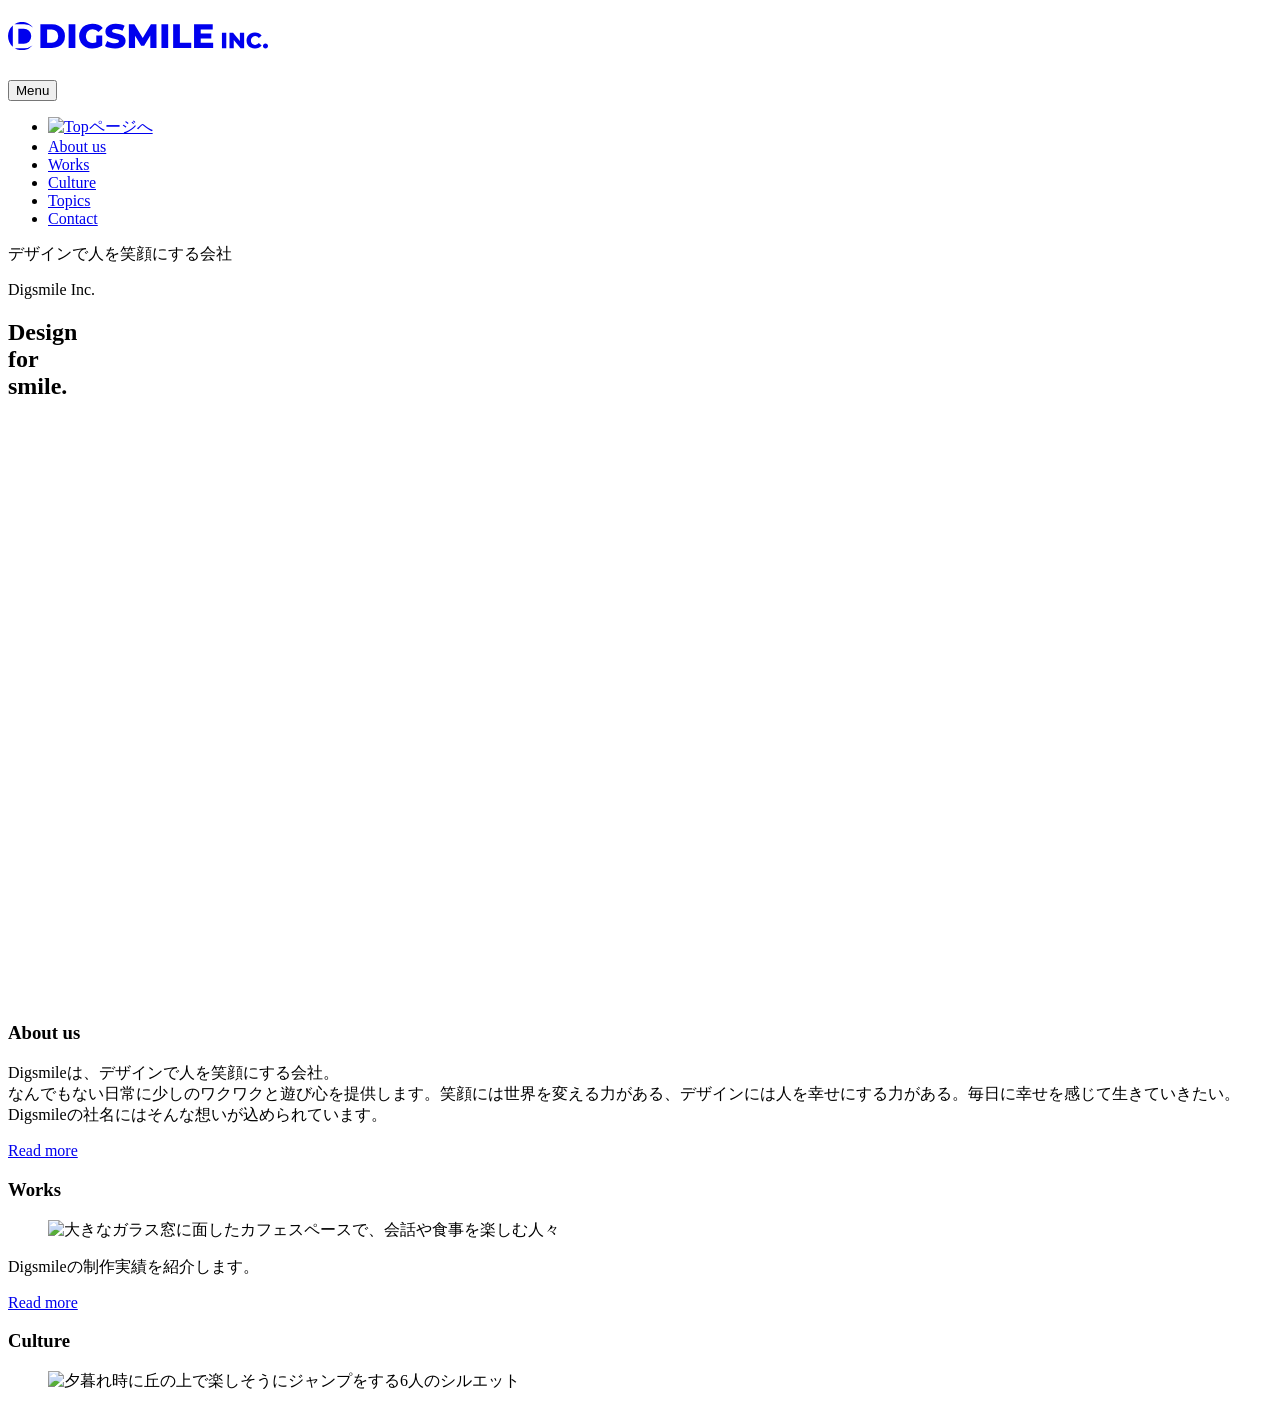
==== index.html @ ec24dab3 "（#1）新規追加" ====
<!DOCTYPE html>
<html lang="ja">
  <head>
    <meta charset="UTF-8">
    <meta name="robots" content="noindex , nofollow">
    <meta name="description" content="デザインで人を笑顔にする。デザインを通じてビジネスの課題とユーザーの課題を解決する株式会社Digsmileのコーポレートサイト。">
    <meta name="viewport" content="width=device-width, initial-scale=1.0">
    <title>コーポレートサイト | 株式会社Digsmile</title>
    <link rel="stylesheet" href="css/style.css">
    <link rel="preconnect" href="https://fonts.googleapis.com">
    <link rel="preconnect" href="https://fonts.gstatic.com" crossorigin>
    <link rel="stylesheet" href="https://fonts.googleapis.com/css2?family=Montserrat:ital,wght@0,100..900;1,100..900&family=Noto+Sans+JP:wght@100..900&display=swap">
    <link rel="icon" href="images/favicon.png" type="img/png">
  </head>
  <body>
    <!-- .l-header -->
    <header id="js-header" class="l-header">
      <div class="l-header__inner">
        <!-- .c-logo -->
        <h1 class="c-logo l-header__logo">
          <a href="index.html" class="c-logo__link" aria-label="株式会社Digsmile">
            <svg class="c-logo__img" aria-hidden="true" width="260" height="28.204" viewBox="0 0 260 28.204">
              <path fill="currentColor" d="M14 28.2a13.9 13.9 0 0 1-7.215-2.01h8.848a14.228 14.228 0 0 0 8.847-2.739A13.97 13.97 0 0 1 14 28.2Zm-9.178-3.448a14.17 14.17 0 0 1 0-21.3Zm10.54-3.117H10.33V6.771h5.032a8.094 8.094 0 0 1 5.682 1.994 7.233 7.233 0 0 1 2.138 5.439 7.234 7.234 0 0 1-2.138 5.439 8.093 8.093 0 0 1-5.682 1.99ZM25.007 5.39a13.9 13.9 0 0 0-9.373-3.174H6.463a13.932 13.932 0 0 1 13.76-.749 14.157 14.157 0 0 1 4.785 3.922ZM32.38 2.2h11.254a15.731 15.731 0 0 1 6.936 1.465 11.018 11.018 0 0 1 4.692 4.155 11.723 11.723 0 0 1 1.666 6.3 11.723 11.723 0 0 1-1.666 6.3 11.018 11.018 0 0 1-4.692 4.157 15.731 15.731 0 0 1-6.936 1.465H32.38Zm10.982 18.46a6.893 6.893 0 0 0 4.913-1.737 6.262 6.262 0 0 0 1.853-4.8 6.262 6.262 0 0 0-1.853-4.8 6.893 6.893 0 0 0-4.913-1.737h-4.25V20.66ZM60.634 2.2h6.732v23.842h-6.732Zm27.642 11.41h5.95v9.877a15.5 15.5 0 0 1-4.692 2.248 18.642 18.642 0 0 1-5.3.783 14.166 14.166 0 0 1-6.734-1.583 11.8 11.8 0 0 1-4.692-4.411 12.18 12.18 0 0 1-1.7-6.4 12.18 12.18 0 0 1 1.7-6.4 11.747 11.747 0 0 1 4.726-4.411 14.514 14.514 0 0 1 6.834-1.584 15.2 15.2 0 0 1 5.984 1.124 11.536 11.536 0 0 1 4.42 3.236l-4.284 3.883a7.546 7.546 0 0 0-5.78-2.657 6.693 6.693 0 0 0-4.93 1.856 6.67 6.67 0 0 0-1.87 4.955 7.208 7.208 0 0 0 .85 3.525 6.1 6.1 0 0 0 2.38 2.418 6.969 6.969 0 0 0 3.5.868 8.588 8.588 0 0 0 3.638-.783Zm18.768 12.909a21.967 21.967 0 0 1-5.61-.719 13.786 13.786 0 0 1-4.42-1.9l2.21-4.973a14.289 14.289 0 0 0 3.706 1.7 14.086 14.086 0 0 0 4.148.647q3.876 0 3.876-1.941a1.607 1.607 0 0 0-1.105-1.516 20.3 20.3 0 0 0-3.549-1.039 33.866 33.866 0 0 1-4.488-1.243 7.554 7.554 0 0 1-3.094-2.129 5.758 5.758 0 0 1-1.292-3.951 6.848 6.848 0 0 1 1.19-3.934 7.965 7.965 0 0 1 3.553-2.776 14.6 14.6 0 0 1 5.8-1.022 20.415 20.415 0 0 1 4.624.528A14.146 14.146 0 0 1 116.6 3.8l-2.074 5.007a13.837 13.837 0 0 0-6.6-1.839 5.522 5.522 0 0 0-2.924.6 1.787 1.787 0 0 0-.918 1.55 1.536 1.536 0 0 0 1.088 1.43 19.646 19.646 0 0 0 3.5.988 32.762 32.762 0 0 1 4.5 1.243 7.779 7.779 0 0 1 3.094 2.112 5.646 5.646 0 0 1 1.309 3.934 6.714 6.714 0 0 1-1.181 3.875 8.114 8.114 0 0 1-3.57 2.78 14.418 14.418 0 0 1-5.78 1.039Zm35.292-.477-.068-12.636-6.12 10.286h-2.992l-6.086-9.945v12.295h-6.222V2.2h5.542l8.364 13.76 8.16-13.76h5.542l.068 23.842ZM153.454 2.2h6.732v23.842h-6.732Zm11.7 0h6.732v18.495h11.356v5.347H165.15Zm40.018 18.63v5.212H186.06V2.2h18.666v5.211h-12v4.019H203.3v5.041h-10.576v4.359Zm8.76-10.025h4.36v15.4h-4.36Zm22.22 0v15.4h-3.586l-6.8-8.206v8.206H221.5v-15.4h3.586l6.8 8.206v-8.206Zm10.868 15.708a9.114 9.114 0 0 1-4.345-1.023 7.65 7.65 0 0 1-3.025-2.849 7.858 7.858 0 0 1-1.1-4.136 7.858 7.858 0 0 1 1.1-4.136 7.65 7.65 0 0 1 3.025-2.849 9.114 9.114 0 0 1 4.345-1.023 9.326 9.326 0 0 1 3.806.748 7.323 7.323 0 0 1 2.816 2.16l-2.772 2.5a4.56 4.56 0 0 0-3.63-1.8 4.48 4.48 0 0 0-2.233.55 3.817 3.817 0 0 0-1.515 1.55 4.773 4.773 0 0 0-.539 2.3 4.773 4.773 0 0 0 .539 2.3 3.817 3.817 0 0 0 1.515 1.55 4.48 4.48 0 0 0 2.233.55 4.56 4.56 0 0 0 3.63-1.8l2.772 2.5a7.323 7.323 0 0 1-2.816 2.16 9.326 9.326 0 0 1-3.806.748Zm10.472-.108a2.462 2.462 0 0 1-1.782-.7 2.377 2.377 0 0 1-.726-1.782 2.35 2.35 0 0 1 .715-1.782 2.5 2.5 0 0 1 1.793-.688 2.485 2.485 0 0 1 1.8.682 2.369 2.369 0 0 1 .7 1.782 2.4 2.4 0 0 1-.715 1.782 2.452 2.452 0 0 1-1.785.706Z"/>
            </svg>
          </a>
        </h1>
        <!-- /.c-logo -->

        <!-- .c-hamburger -->
        <button id="js-hamburger" class="c-hamburger l-header__hamburger" aria-label="メニューを開く" aria-controls="menu" aria-expanded="false">
          <span class="c-hamburger__line"></span>
          <span class="c-hamburger__text">Menu</span>
        </button>
        <!-- /.c-hamburger -->

        <!-- .c-menu -->
        <nav id="menu" class="c-menu l-header__menu js-menu" aria-hidden="true">
          <ul class="c-menu__list">
            <li class="c-menu__item js-menuItem"><a href="index.html" class="c-menu__link"><img src="images/menu-icon.svg" alt="Topページへ" class="c-menu__img" width="42" height="45"></a></li>
            <li class="c-menu__item u-mt40 js-menuItem"><a href="about/about.html" class="c-menu__link">About us</a></li>
            <li class="c-menu__item js-menuItem"><a href="#works" class="c-menu__link">Works</a></li>
            <li class="c-menu__item js-menuItem"><a href="#culture" class="c-menu__link">Culture</a></li>
            <li class="c-menu__item js-menuItem"><a href="#topics" class="c-menu__link">Topics</a></li>
            <li class="c-menu__item js-menuItem"><a href="contact/contact.html" class="c-menu__link">Contact</a></li>
          </ul>
        </nav>
        <!-- /.c-menu -->
      </div>
    </header>
    <!-- .l-header -->

    <!-- .p-front-page -->
    <main class="p-front-page">
      <!-- .p-first-view -->
      <div id="js-firstView" class="p-first-view">
        <div class="p-first-view__title-wrap">
          <hgroup class="p-first-view__title">
            <p class="p-first-view__title-sub">デザインで人を笑顔にする会社</p>
            <p class="p-first-view__title-sub">Digsmile Inc.</p>
            <h2 class="p-first-view__title-main">Design<br>for<br>smile.</h2>
          </hgroup>
        </div>
        <figure class="p-first-view__img-wrap">
          <picture>
            <source srcset="images/fv_pc.jpg" media="(min-width: 992px)">
            <source srcset="images/fv_tab.jpg" media="(min-width: 768px)">
            <img class="p-first-view__img" src="images/fv_sp.jpg" alt="笑顔の赤ちゃんを抱っこしながらキスをする母親" width="287" height="580">
          </picture>
        </figure>
      </div>
      <!-- .p-first-view -->

      <!-- .p-about -->
      <section class="p-front-page__about p-about">
        <div class="p-about__inner">
          <!-- .c-heading-lv3 -->
          <h3 class="c-heading-lv3">About us</h3>
          <!-- /.c-heading-lv3 -->
          <p class="p-about__text">
            Digsmileは、デザインで人を笑顔にする会社。<br>
            なんでもない日常に少しのワクワクと遊び心を提供します。笑顔には世界を変える力がある、デザインには人を幸せにする力がある。毎日に幸せを感じて生きていきたい。<br>
            Digsmileの社名にはそんな想いが込められています。
          </p>
          <!-- .c-btn -->
          <a href="about/about.html" class="c-btn p-about__btn">Read more</a>
          <!-- /.c-btn -->
        </div>
      </section>
      <!-- /.p-about -->

      <div class="p-front-page__cards">
        <!-- .p-card -->
        <section id="works" class="p-card p-front-page__card">
          <!-- .c-heading-lv3 -->
          <h3 class="c-heading-lv3">Works</h3>
          <!-- /.c-heading-lv3 -->
          <figure class="p-card__img-wrap">
            <img src="images/works.jpg" alt="大きなガラス窓に面したカフェスペースで、会話や食事を楽しむ人々" class="p-card__img" width="345" height="232" loading="lazy">
          </figure>
          <p class="p-card__text">Digsmileの制作実績を紹介します。</p>
          <!-- .c-btn -->
          <a href="#!" class="c-btn p-card__btn">Read more</a>
          <!-- /.c-btn -->
        </section>
        <!-- /.p-card -->

        <!-- .p-card -->
        <section id="culture" class="p-card p-front-page__card">
          <!-- .c-heading-lv3 -->
          <h3 class="c-heading-lv3">Culture</h3>
          <!-- /.c-heading-lv3 -->
          <figure class="p-card__img-wrap">
            <img src="images/culture.jpg" alt="夕暮れ時に丘の上で楽しそうにジャンプをする6人のシルエット" class="p-card__img" width="345" height="232" loading="lazy">
          </figure>
          <p class="p-card__text">Digsmileの社内文化について紹介します。</p>
          <!-- .c-btn -->
          <a href="#!" class="c-btn p-card__btn">Read more</a>
          <!-- /.c-btn -->
        </section>
        <!-- /.p-card -->
      </div>

      <!-- .p-topics -->
      <section id="topics" class="p-topics">
        <div class="p-topics__inner">
          <!-- .c-heading-lv3 -->
          <h3 class="c-heading-lv3">Latest topics</h3>
          <!-- /.c-heading-lv3 -->
          <ul class="p-topics__list">
            <li class="p-topics__item">
              <a href="#!" class="p-topics__link">
                <time class="p-topics__date" datetime="2026-02-01">2026.02.01</time>
                <p class="p-topics__text">イベントレポート「VRクリエイター座談会 〜5Gの次に来るもの〜」</p>
              </a>
            </li>
            <li class="p-topics__item">
              <a href="#!" class="p-topics__link">
                <time class="p-topics__date" datetime="2026-01-18">2026.01.18</time>
                <p class="p-topics__text">プレスリリースのお知らせ DIGGIN’ RECORDS</p>
              </a>
            </li>
            <li class="p-topics__item">
              <a href="#!" class="p-topics__link">
                <time class="p-topics__date" datetime="2026-01-01">2026.01.01</time>
                <p class="p-topics__text">新年明けましておめでとうございます</p>
              </a>
            </li>
          </ul>
          <div class="p-topics__btn-wrap">
            <!-- .c-btn -->
            <a href="#!" class="c-btn">Read more</a>
            <!-- /.c-btn -->
          </div>
        </div>
      </section>
      <!-- /.p-topics -->

      <!-- .p-contact -->
      <section class="p-contact">
        <div class="p-contact__inner">
          <div class="p-contact__body">
            <!-- .c-heading-lv3 -->
            <h3 class="c-heading-lv3">Contact</h3>
            <!-- /.c-heading-lv3 -->
            <p class="p-contact__text">
              制作の依頼、取材の依頼、IRや採用についての連絡・お問い合わせはコンタクトページから承っております。<br>
              まずはお気軽にご連絡ください。担当者から改めて返信いたします。
            </p>
            <!-- .c-btn -->
            <a href="contact/contact.html" class="c-btn p-contact__btn">Read more</a>
            <!-- /.c-btn -->
          </div>
          <figure class="p-contact__img-wrap">
            <img src="images/contact.jpg" alt="山頂で記念撮影をする笑顔の男女7人組" class="p-contact__img" width="345" height="232" loading="lazy">
          </figure>
        </div>
      </section>
      <!-- .p-contact -->
    </main>
    <!-- /.p-front-page -->

    <!-- .l-footer -->
    <footer class="l-footer">
      <div class="l-footer__inner">
        <small class="l-footer__copyright" lang="en">&copy;2026 Digsmile Inc.</small>
      </div>
    </footer>
    <!-- /.l-footer -->

    <script src="js/script.js" defer></script>
  </body>
</html>
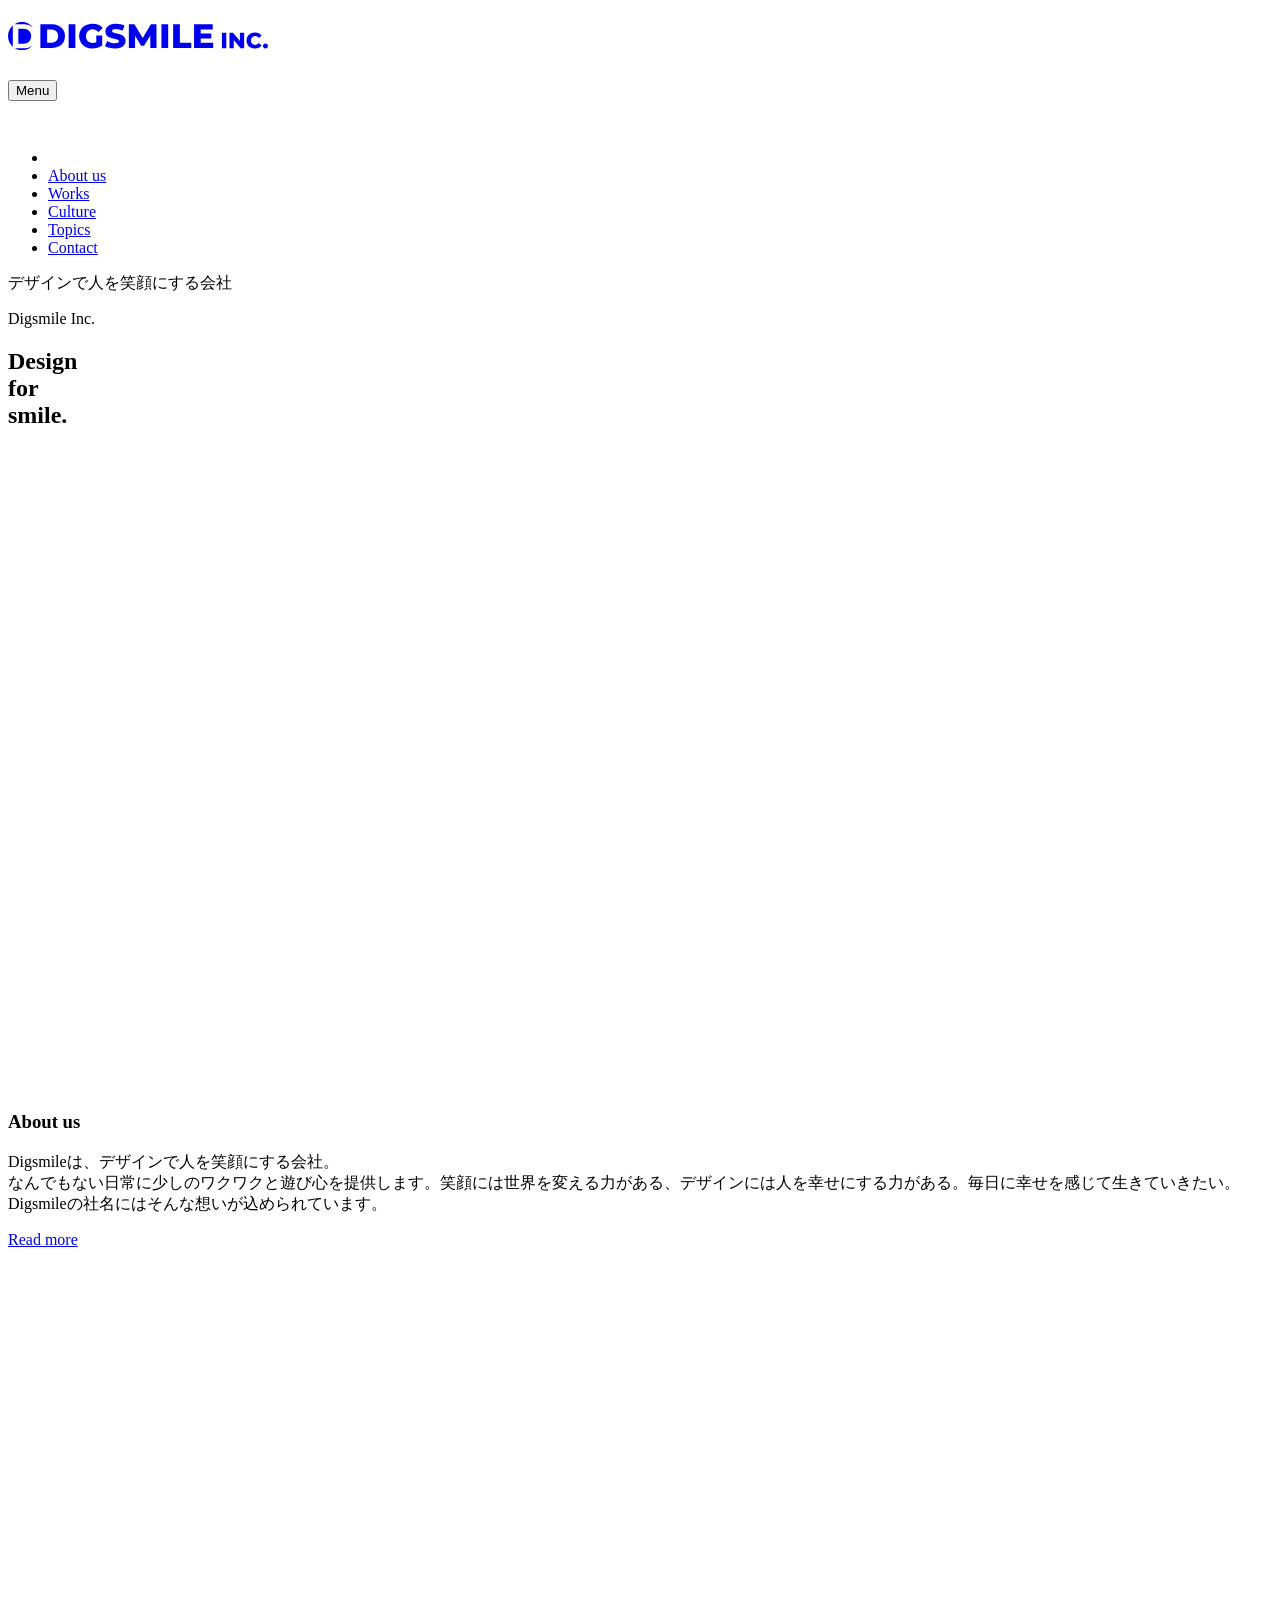
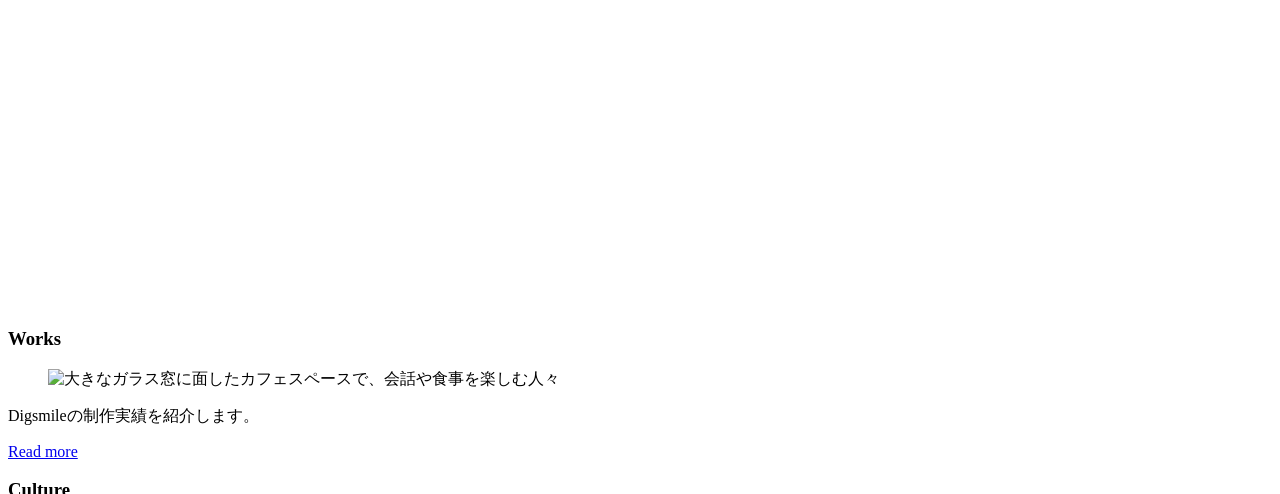
==== commit a914e39c: "（＃2）パフォーマンス改善 - WebP画像出し分け処理を追加 - Lazy画像を導入 - Google Fonts和文フォントの使用を撤廃 - Google Fonts欧文フォントをセルフホスティン" ====
--- a/index.html
+++ b/index.html
@@ -2,15 +2,18 @@
 <html lang="ja">
   <head>
     <meta charset="UTF-8">
-    <meta name="robots" content="noindex , nofollow">
-    <meta name="description" content="デザインで人を笑顔にする。デザインを通じてビジネスの課題とユーザーの課題を解決する株式会社Digsmileのコーポレートサイト。">
+    <!--<meta name="robots" content="noindex , nofollow">-->
+    <meta name="description" content="デザインで人を笑顔にする。デザインを通じてビジネスの課題とユーザーの課題を解決する株式会社DIGSMILEのコーポレートサイト。">
     <meta name="viewport" content="width=device-width, initial-scale=1.0">
-    <title>コーポレートサイト | 株式会社Digsmile</title>
-    <link rel="stylesheet" href="css/style.css">
-    <link rel="preconnect" href="https://fonts.googleapis.com">
-    <link rel="preconnect" href="https://fonts.gstatic.com" crossorigin>
-    <link rel="stylesheet" href="https://fonts.googleapis.com/css2?family=Montserrat:ital,wght@0,100..900;1,100..900&family=Noto+Sans+JP:wght@100..900&display=swap">
+    <title>コーポレートサイト | 株式会社DIGSMILE</title>
+    <link rel="preload" href="fonts/montserrat-v31-latin-500.woff2" as="font" type="font/woff2" crossorigin>
+    <link rel="preload" href="fonts/montserrat-v31-latin-700.woff2" as="font" type="font/woff2" crossorigin>
+    <link rel="preload" href="fonts/montserrat-v31-latin-800.woff2" as="font" type="font/woff2" crossorigin>
+    <link rel="preload" as="style" href="css/font.min.css">
+    <link rel="stylesheet" href="css/font.min.css" media="print" onload="this.media='all'">
+    <link rel="stylesheet" href="css/style.min.css">
     <link rel="icon" href="images/favicon.png" type="img/png">
+    <noscript><link rel="stylesheet" href="css/font.min.css"></noscript>
   </head>
   <body>
     <!-- .l-header -->
@@ -18,7 +21,7 @@
       <div class="l-header__inner">
         <!-- .c-logo -->
         <h1 class="c-logo l-header__logo">
-          <a href="index.html" class="c-logo__link" aria-label="株式会社Digsmile">
+          <a href="index.html" class="c-logo__link" aria-label="株式会社about-bg">
             <svg class="c-logo__img" aria-hidden="true" width="260" height="28.204" viewBox="0 0 260 28.204">
               <path fill="currentColor" d="M14 28.2a13.9 13.9 0 0 1-7.215-2.01h8.848a14.228 14.228 0 0 0 8.847-2.739A13.97 13.97 0 0 1 14 28.2Zm-9.178-3.448a14.17 14.17 0 0 1 0-21.3Zm10.54-3.117H10.33V6.771h5.032a8.094 8.094 0 0 1 5.682 1.994 7.233 7.233 0 0 1 2.138 5.439 7.234 7.234 0 0 1-2.138 5.439 8.093 8.093 0 0 1-5.682 1.99ZM25.007 5.39a13.9 13.9 0 0 0-9.373-3.174H6.463a13.932 13.932 0 0 1 13.76-.749 14.157 14.157 0 0 1 4.785 3.922ZM32.38 2.2h11.254a15.731 15.731 0 0 1 6.936 1.465 11.018 11.018 0 0 1 4.692 4.155 11.723 11.723 0 0 1 1.666 6.3 11.723 11.723 0 0 1-1.666 6.3 11.018 11.018 0 0 1-4.692 4.157 15.731 15.731 0 0 1-6.936 1.465H32.38Zm10.982 18.46a6.893 6.893 0 0 0 4.913-1.737 6.262 6.262 0 0 0 1.853-4.8 6.262 6.262 0 0 0-1.853-4.8 6.893 6.893 0 0 0-4.913-1.737h-4.25V20.66ZM60.634 2.2h6.732v23.842h-6.732Zm27.642 11.41h5.95v9.877a15.5 15.5 0 0 1-4.692 2.248 18.642 18.642 0 0 1-5.3.783 14.166 14.166 0 0 1-6.734-1.583 11.8 11.8 0 0 1-4.692-4.411 12.18 12.18 0 0 1-1.7-6.4 12.18 12.18 0 0 1 1.7-6.4 11.747 11.747 0 0 1 4.726-4.411 14.514 14.514 0 0 1 6.834-1.584 15.2 15.2 0 0 1 5.984 1.124 11.536 11.536 0 0 1 4.42 3.236l-4.284 3.883a7.546 7.546 0 0 0-5.78-2.657 6.693 6.693 0 0 0-4.93 1.856 6.67 6.67 0 0 0-1.87 4.955 7.208 7.208 0 0 0 .85 3.525 6.1 6.1 0 0 0 2.38 2.418 6.969 6.969 0 0 0 3.5.868 8.588 8.588 0 0 0 3.638-.783Zm18.768 12.909a21.967 21.967 0 0 1-5.61-.719 13.786 13.786 0 0 1-4.42-1.9l2.21-4.973a14.289 14.289 0 0 0 3.706 1.7 14.086 14.086 0 0 0 4.148.647q3.876 0 3.876-1.941a1.607 1.607 0 0 0-1.105-1.516 20.3 20.3 0 0 0-3.549-1.039 33.866 33.866 0 0 1-4.488-1.243 7.554 7.554 0 0 1-3.094-2.129 5.758 5.758 0 0 1-1.292-3.951 6.848 6.848 0 0 1 1.19-3.934 7.965 7.965 0 0 1 3.553-2.776 14.6 14.6 0 0 1 5.8-1.022 20.415 20.415 0 0 1 4.624.528A14.146 14.146 0 0 1 116.6 3.8l-2.074 5.007a13.837 13.837 0 0 0-6.6-1.839 5.522 5.522 0 0 0-2.924.6 1.787 1.787 0 0 0-.918 1.55 1.536 1.536 0 0 0 1.088 1.43 19.646 19.646 0 0 0 3.5.988 32.762 32.762 0 0 1 4.5 1.243 7.779 7.779 0 0 1 3.094 2.112 5.646 5.646 0 0 1 1.309 3.934 6.714 6.714 0 0 1-1.181 3.875 8.114 8.114 0 0 1-3.57 2.78 14.418 14.418 0 0 1-5.78 1.039Zm35.292-.477-.068-12.636-6.12 10.286h-2.992l-6.086-9.945v12.295h-6.222V2.2h5.542l8.364 13.76 8.16-13.76h5.542l.068 23.842ZM153.454 2.2h6.732v23.842h-6.732Zm11.7 0h6.732v18.495h11.356v5.347H165.15Zm40.018 18.63v5.212H186.06V2.2h18.666v5.211h-12v4.019H203.3v5.041h-10.576v4.359Zm8.76-10.025h4.36v15.4h-4.36Zm22.22 0v15.4h-3.586l-6.8-8.206v8.206H221.5v-15.4h3.586l6.8 8.206v-8.206Zm10.868 15.708a9.114 9.114 0 0 1-4.345-1.023 7.65 7.65 0 0 1-3.025-2.849 7.858 7.858 0 0 1-1.1-4.136 7.858 7.858 0 0 1 1.1-4.136 7.65 7.65 0 0 1 3.025-2.849 9.114 9.114 0 0 1 4.345-1.023 9.326 9.326 0 0 1 3.806.748 7.323 7.323 0 0 1 2.816 2.16l-2.772 2.5a4.56 4.56 0 0 0-3.63-1.8 4.48 4.48 0 0 0-2.233.55 3.817 3.817 0 0 0-1.515 1.55 4.773 4.773 0 0 0-.539 2.3 4.773 4.773 0 0 0 .539 2.3 3.817 3.817 0 0 0 1.515 1.55 4.48 4.48 0 0 0 2.233.55 4.56 4.56 0 0 0 3.63-1.8l2.772 2.5a7.323 7.323 0 0 1-2.816 2.16 9.326 9.326 0 0 1-3.806.748Zm10.472-.108a2.462 2.462 0 0 1-1.782-.7 2.377 2.377 0 0 1-.726-1.782 2.35 2.35 0 0 1 .715-1.782 2.5 2.5 0 0 1 1.793-.688 2.485 2.485 0 0 1 1.8.682 2.369 2.369 0 0 1 .7 1.782 2.4 2.4 0 0 1-.715 1.782 2.452 2.452 0 0 1-1.785.706Z"/>
             </svg>
@@ -36,7 +39,16 @@
         <!-- .c-menu -->
         <nav id="menu" class="c-menu l-header__menu js-menu" aria-hidden="true">
           <ul class="c-menu__list">
-            <li class="c-menu__item js-menuItem"><a href="index.html" class="c-menu__link"><img src="images/menu-icon.svg" alt="Topページへ" class="c-menu__img" width="42" height="45"></a></li>
+            <li class="c-menu__item js-menuItem">
+              <a href="index.html" class="c-menu__link" aria-label="トップページへ">
+                <svg class="c-menu__img" aria-hidden="true" width="43.062" height="46" viewBox="0 0 43.062 46">
+                  <g transform="translate(-58.5 -5.437)">
+                    <path d="M22.969,45A23.062,23.062,0,0,1,6.727,38.41a22.161,22.161,0,0,1-4.084-26.4A22.842,22.842,0,0,1,9.68,4.146v36.6H26.535c6.4,0,11.945-2.082,15.613-5.863A23.061,23.061,0,0,1,22.969,45ZM26.11,33.7H18.266v-23H26.11a12.673,12.673,0,0,1,8.858,3.087A11.152,11.152,0,0,1,38.3,22.2a11.152,11.152,0,0,1-3.332,8.414A12.673,12.673,0,0,1,26.11,33.7ZM40.661,8.152c-3.627-2.946-8.512-4.5-14.126-4.5H10.424a23.321,23.321,0,0,1,30.239,4.5Z" transform="translate(59 5.937)" fill="#fff"/>
+                    <path d="M22.969,45.5a23.624,23.624,0,0,1-13.6-4.251H9.18v-.131a23.655,23.655,0,0,1-2.8-2.351A22.661,22.661,0,0,1,2.2,11.774,23.33,23.33,0,0,1,8.819,4.149h-.1L9.77,3.474l.41-.285v.023A23.821,23.821,0,0,1,41.044,7.828l.294.347-.637.651-.355-.286c-3.537-2.873-8.313-4.391-13.811-4.391H10.18v36.1H26.535c6.264,0,11.681-2.028,15.254-5.711l.773.628A23.56,23.56,0,0,1,22.969,45.5ZM11.2,41.249a22.87,22.87,0,0,0,27.524-3.058,23.961,23.961,0,0,1-12.188,3.058ZM9.18,5.129a22.318,22.318,0,0,0-6.1,7.119,21.661,21.661,0,0,0,3.994,25.8,22.686,22.686,0,0,0,2.1,1.822ZM12.27,3.149H26.535a24.8,24.8,0,0,1,10.4,2.115A22.888,22.888,0,0,0,12.27,3.149ZM26.11,34.2H17.766v-24H26.11a13.16,13.16,0,0,1,9.2,3.222A11.638,11.638,0,0,1,38.8,22.2a11.638,11.638,0,0,1-3.491,8.779A13.16,13.16,0,0,1,26.11,34.2Zm-7.344-1H26.11a12.186,12.186,0,0,0,8.517-2.953A10.666,10.666,0,0,0,37.8,22.2a10.666,10.666,0,0,0-3.174-8.048A12.186,12.186,0,0,0,26.11,11.2H18.766Z" transform="translate(59 5.937)" fill="rgba(0,0,0,0)"/>
+                  </g>
+                </svg>
+              </a>
+            </li>
             <li class="c-menu__item u-mt40 js-menuItem"><a href="about/about.html" class="c-menu__link">About us</a></li>
             <li class="c-menu__item js-menuItem"><a href="#works" class="c-menu__link">Works</a></li>
             <li class="c-menu__item js-menuItem"><a href="#culture" class="c-menu__link">Culture</a></li>
@@ -62,9 +74,41 @@
         </div>
         <figure class="p-first-view__img-wrap">
           <picture>
-            <source srcset="images/fv_pc.jpg" media="(min-width: 992px)">
-            <source srcset="images/fv_tab.jpg" media="(min-width: 768px)">
-            <img class="p-first-view__img" src="images/fv_sp.jpg" alt="笑顔の赤ちゃんを抱っこしながらキスをする母親" width="287" height="580">
+            <source
+              srcset="images/fv_sp.webp"
+              type="image/webp"
+              media="(max-width: 767.9px)"
+            >
+            <source
+              srcset="images/fv_sp.jpg"
+              media="(max-width: 767.9px)"
+            >
+            <source
+              srcset="images/fv_tab.webp"
+              type="image/webp"
+              media="(max-width: 991.9px)"
+            >
+            <source
+              srcset="images/fv_tab.jpg"
+              media="(max-width: 991.9px)"
+            >
+            <source
+              srcset="images/fv_pc.webp"
+              type="image/webp"
+            >
+            <source
+              srcset="images/fv_pc.jpg"
+            >
+            <img
+              fetchpriority="high"
+              class="p-first-view__img"
+              src="images/fv_pc.jpg"
+              alt="笑顔の赤ちゃんを抱っこしながらキスをする母親"
+              width="1100"
+              height="640"
+              decoding="async"
+              loading="eager"
+            >
           </picture>
         </figure>
       </div>
@@ -85,6 +129,43 @@
           <a href="about/about.html" class="c-btn p-about__btn">Read more</a>
           <!-- /.c-btn -->
         </div>
+        <figure class="p-about__img-wrap">
+          <picture>
+            <source
+              srcset="images/about-bg_sp.webp"
+              type="image/webp"
+              media="(max-width: 767.9px)"
+            >
+            <source
+              srcset="images/about-bg_sp.jpg"
+              media="(max-width: 767.9px)"
+            >
+            <source
+              srcset="images/about-bg_tab.webp"
+              type="image/webp"
+              media="(max-width: 991.9px)"
+            >
+            <source
+              srcset="images/about-bg_tab.jpg"
+              media="(max-width: 991.9px)"
+            >
+            <source
+              srcset="images/about-bg_pc.webp"
+              type="image/webp"
+            >
+            <source
+              srcset="images/about-bg_pc.jpg"
+            >
+            <img
+              class="p-about__img"
+              src="images/about-bg_pc.jpg"
+              alt=""
+              width="1100"
+              height="640"
+              loading="lazy"
+            >
+          </picture>
+        </figure>
       </section>
       <!-- /.p-about -->
 
@@ -95,7 +176,23 @@
           <h3 class="c-heading-lv3">Works</h3>
           <!-- /.c-heading-lv3 -->
           <figure class="p-card__img-wrap">
-            <img src="images/works.jpg" alt="大きなガラス窓に面したカフェスペースで、会話や食事を楽しむ人々" class="p-card__img" width="345" height="232" loading="lazy">
+            <picture>
+              <source
+                srcset="images/works.webp"
+                type="image/webp"
+              >
+              <source
+                srcset="images/works.jpg"
+              >
+              <img
+                src="images/works.jpg"
+                alt="大きなガラス窓に面したカフェスペースで、会話や食事を楽しむ人々"
+                class="p-card__img"
+                width="520"
+                height="350"
+                loading="lazy"
+              >
+            </picture>
           </figure>
           <p class="p-card__text">Digsmileの制作実績を紹介します。</p>
           <!-- .c-btn -->
@@ -110,7 +207,23 @@
           <h3 class="c-heading-lv3">Culture</h3>
           <!-- /.c-heading-lv3 -->
           <figure class="p-card__img-wrap">
-            <img src="images/culture.jpg" alt="夕暮れ時に丘の上で楽しそうにジャンプをする6人のシルエット" class="p-card__img" width="345" height="232" loading="lazy">
+            <picture>
+              <source
+                srcset="images/culture.webp"
+                type="image/webp"
+              >
+              <source
+                srcset="images/culture.jpg"
+              >
+              <img
+                src="images/culture.jpg"
+                alt="夕暮れ時に丘の上で楽しそうにジャンプをする6人のシルエット"
+                class="p-card__img"
+                width="520"
+                height="350"
+                loading="lazy"
+              >
+            </picture>
           </figure>
           <p class="p-card__text">Digsmileの社内文化について紹介します。</p>
           <!-- .c-btn -->
@@ -171,7 +284,23 @@
             <!-- /.c-btn -->
           </div>
           <figure class="p-contact__img-wrap">
-            <img src="images/contact.jpg" alt="山頂で記念撮影をする笑顔の男女7人組" class="p-contact__img" width="345" height="232" loading="lazy">
+            <picture>
+              <source
+                srcset="images/contact.webp"
+                type="image/webp"
+              >
+              <source
+                srcset="images/contact.jpg"
+              >
+              <img
+                src="images/contact.jpg"
+                alt="山頂で記念撮影をする笑顔の男女7人組"
+                class="p-contact__img"
+                width="580"
+                height="390"
+                loading="lazy"
+              >
+            </picture>
           </figure>
         </div>
       </section>
@@ -187,6 +316,6 @@
     </footer>
     <!-- /.l-footer -->
 
-    <script src="js/script.js" defer></script>
+    <script src="js/script.min.js" defer></script>
   </body>
 </html>
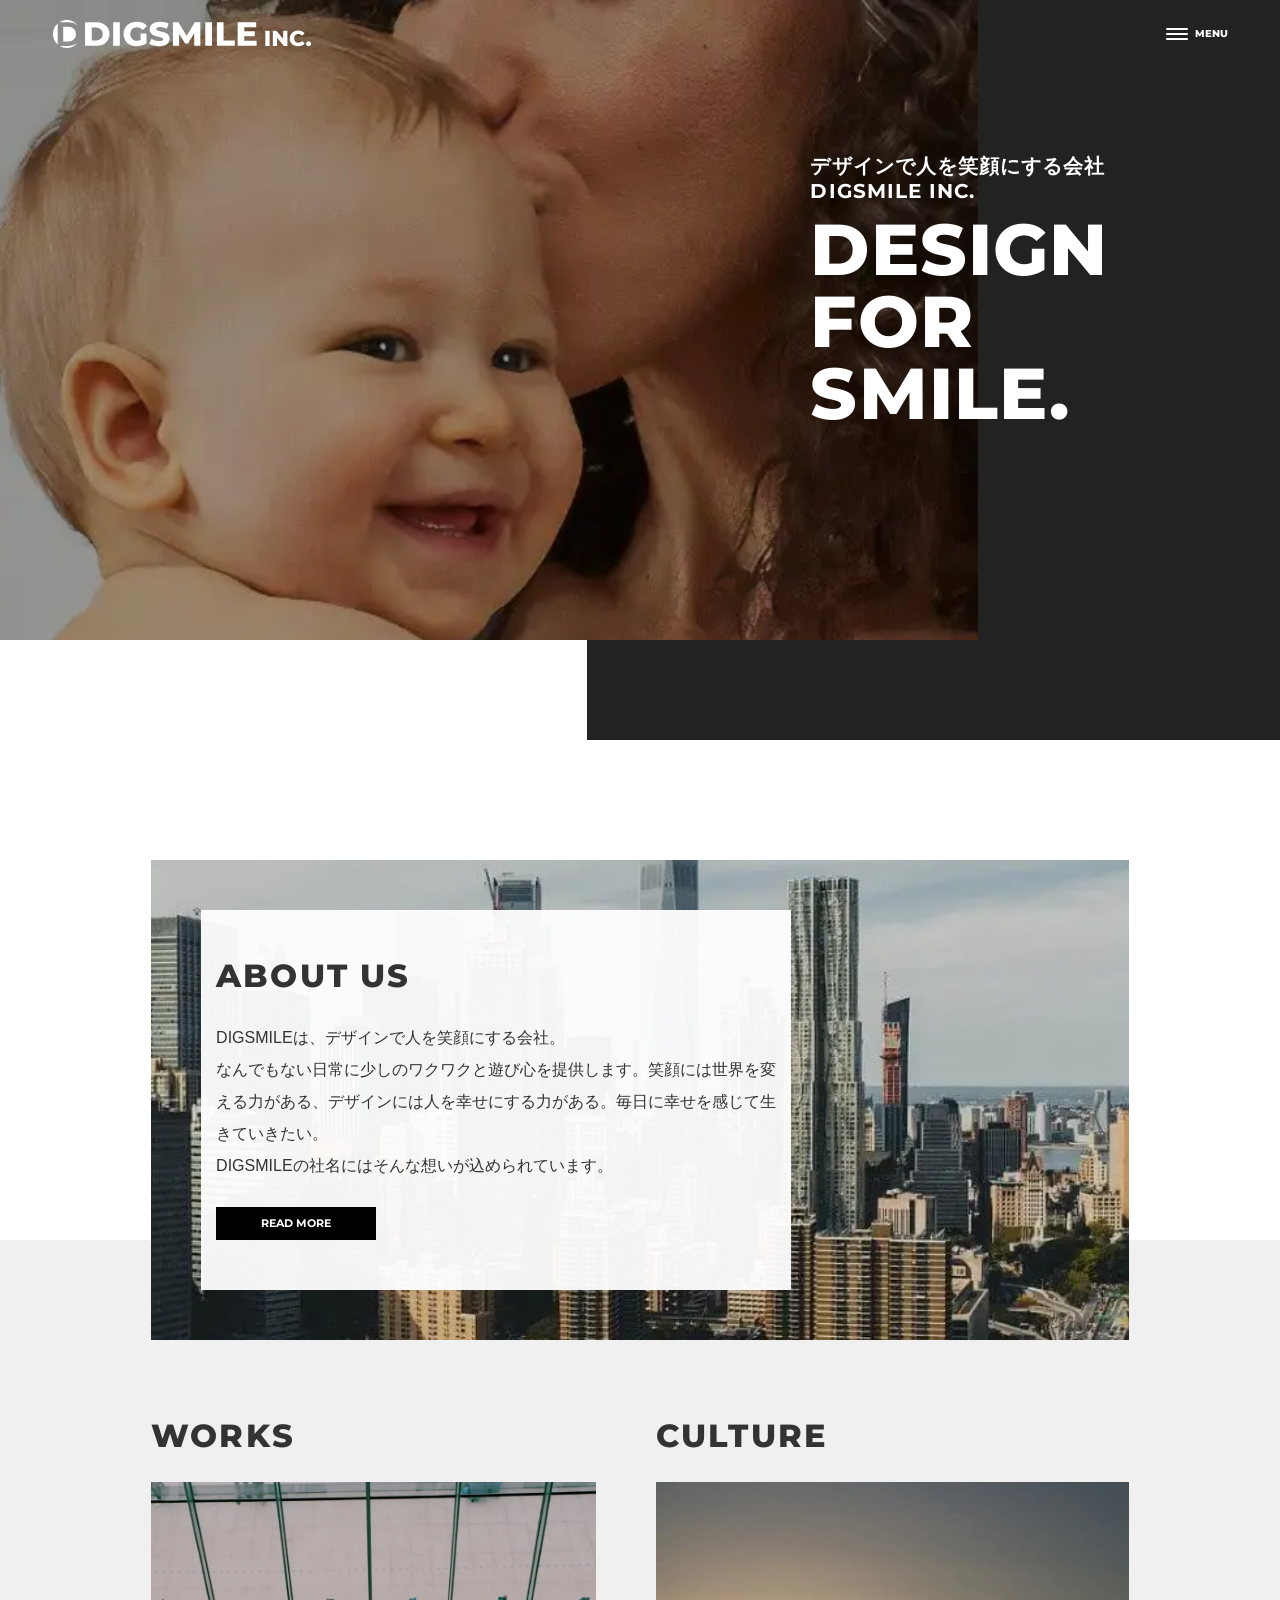
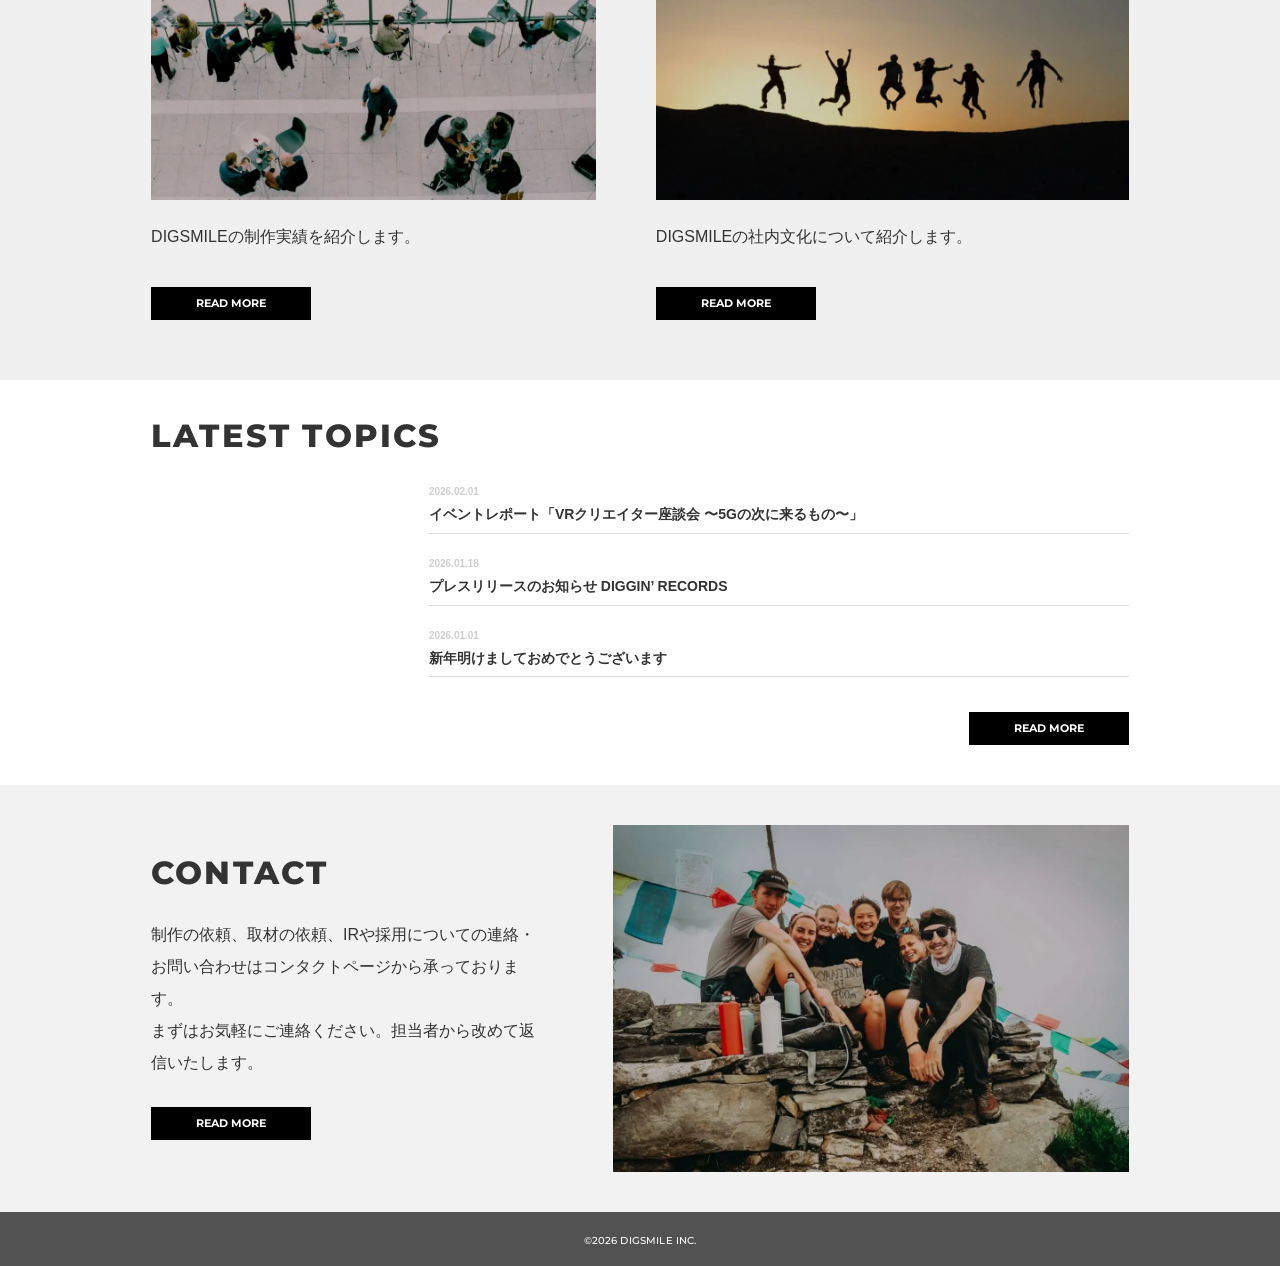
==== commit 1892fdae: "#1 新規追加" ====
--- a/index.html
+++ b/index.html
@@ -1,321 +1,321 @@
-<!DOCTYPE html>
-<html lang="ja">
-  <head>
-    <meta charset="UTF-8">
-    <!--<meta name="robots" content="noindex , nofollow">-->
-    <meta name="description" content="デザインで人を笑顔にする。デザインを通じてビジネスの課題とユーザーの課題を解決する株式会社DIGSMILEのコーポレートサイト。">
-    <meta name="viewport" content="width=device-width, initial-scale=1.0">
-    <title>コーポレートサイト | 株式会社DIGSMILE</title>
-    <link rel="preload" href="fonts/montserrat-v31-latin-500.woff2" as="font" type="font/woff2" crossorigin>
-    <link rel="preload" href="fonts/montserrat-v31-latin-700.woff2" as="font" type="font/woff2" crossorigin>
-    <link rel="preload" href="fonts/montserrat-v31-latin-800.woff2" as="font" type="font/woff2" crossorigin>
-    <link rel="preload" as="style" href="css/font.min.css">
-    <link rel="stylesheet" href="css/font.min.css" media="print" onload="this.media='all'">
-    <link rel="stylesheet" href="css/style.min.css">
-    <link rel="icon" href="images/favicon.png" type="img/png">
-    <noscript><link rel="stylesheet" href="css/font.min.css"></noscript>
-  </head>
-  <body>
-    <!-- .l-header -->
-    <header id="js-header" class="l-header">
-      <div class="l-header__inner">
-        <!-- .c-logo -->
-        <h1 class="c-logo l-header__logo">
-          <a href="index.html" class="c-logo__link" aria-label="株式会社about-bg">
-            <svg class="c-logo__img" aria-hidden="true" width="260" height="28.204" viewBox="0 0 260 28.204">
-              <path fill="currentColor" d="M14 28.2a13.9 13.9 0 0 1-7.215-2.01h8.848a14.228 14.228 0 0 0 8.847-2.739A13.97 13.97 0 0 1 14 28.2Zm-9.178-3.448a14.17 14.17 0 0 1 0-21.3Zm10.54-3.117H10.33V6.771h5.032a8.094 8.094 0 0 1 5.682 1.994 7.233 7.233 0 0 1 2.138 5.439 7.234 7.234 0 0 1-2.138 5.439 8.093 8.093 0 0 1-5.682 1.99ZM25.007 5.39a13.9 13.9 0 0 0-9.373-3.174H6.463a13.932 13.932 0 0 1 13.76-.749 14.157 14.157 0 0 1 4.785 3.922ZM32.38 2.2h11.254a15.731 15.731 0 0 1 6.936 1.465 11.018 11.018 0 0 1 4.692 4.155 11.723 11.723 0 0 1 1.666 6.3 11.723 11.723 0 0 1-1.666 6.3 11.018 11.018 0 0 1-4.692 4.157 15.731 15.731 0 0 1-6.936 1.465H32.38Zm10.982 18.46a6.893 6.893 0 0 0 4.913-1.737 6.262 6.262 0 0 0 1.853-4.8 6.262 6.262 0 0 0-1.853-4.8 6.893 6.893 0 0 0-4.913-1.737h-4.25V20.66ZM60.634 2.2h6.732v23.842h-6.732Zm27.642 11.41h5.95v9.877a15.5 15.5 0 0 1-4.692 2.248 18.642 18.642 0 0 1-5.3.783 14.166 14.166 0 0 1-6.734-1.583 11.8 11.8 0 0 1-4.692-4.411 12.18 12.18 0 0 1-1.7-6.4 12.18 12.18 0 0 1 1.7-6.4 11.747 11.747 0 0 1 4.726-4.411 14.514 14.514 0 0 1 6.834-1.584 15.2 15.2 0 0 1 5.984 1.124 11.536 11.536 0 0 1 4.42 3.236l-4.284 3.883a7.546 7.546 0 0 0-5.78-2.657 6.693 6.693 0 0 0-4.93 1.856 6.67 6.67 0 0 0-1.87 4.955 7.208 7.208 0 0 0 .85 3.525 6.1 6.1 0 0 0 2.38 2.418 6.969 6.969 0 0 0 3.5.868 8.588 8.588 0 0 0 3.638-.783Zm18.768 12.909a21.967 21.967 0 0 1-5.61-.719 13.786 13.786 0 0 1-4.42-1.9l2.21-4.973a14.289 14.289 0 0 0 3.706 1.7 14.086 14.086 0 0 0 4.148.647q3.876 0 3.876-1.941a1.607 1.607 0 0 0-1.105-1.516 20.3 20.3 0 0 0-3.549-1.039 33.866 33.866 0 0 1-4.488-1.243 7.554 7.554 0 0 1-3.094-2.129 5.758 5.758 0 0 1-1.292-3.951 6.848 6.848 0 0 1 1.19-3.934 7.965 7.965 0 0 1 3.553-2.776 14.6 14.6 0 0 1 5.8-1.022 20.415 20.415 0 0 1 4.624.528A14.146 14.146 0 0 1 116.6 3.8l-2.074 5.007a13.837 13.837 0 0 0-6.6-1.839 5.522 5.522 0 0 0-2.924.6 1.787 1.787 0 0 0-.918 1.55 1.536 1.536 0 0 0 1.088 1.43 19.646 19.646 0 0 0 3.5.988 32.762 32.762 0 0 1 4.5 1.243 7.779 7.779 0 0 1 3.094 2.112 5.646 5.646 0 0 1 1.309 3.934 6.714 6.714 0 0 1-1.181 3.875 8.114 8.114 0 0 1-3.57 2.78 14.418 14.418 0 0 1-5.78 1.039Zm35.292-.477-.068-12.636-6.12 10.286h-2.992l-6.086-9.945v12.295h-6.222V2.2h5.542l8.364 13.76 8.16-13.76h5.542l.068 23.842ZM153.454 2.2h6.732v23.842h-6.732Zm11.7 0h6.732v18.495h11.356v5.347H165.15Zm40.018 18.63v5.212H186.06V2.2h18.666v5.211h-12v4.019H203.3v5.041h-10.576v4.359Zm8.76-10.025h4.36v15.4h-4.36Zm22.22 0v15.4h-3.586l-6.8-8.206v8.206H221.5v-15.4h3.586l6.8 8.206v-8.206Zm10.868 15.708a9.114 9.114 0 0 1-4.345-1.023 7.65 7.65 0 0 1-3.025-2.849 7.858 7.858 0 0 1-1.1-4.136 7.858 7.858 0 0 1 1.1-4.136 7.65 7.65 0 0 1 3.025-2.849 9.114 9.114 0 0 1 4.345-1.023 9.326 9.326 0 0 1 3.806.748 7.323 7.323 0 0 1 2.816 2.16l-2.772 2.5a4.56 4.56 0 0 0-3.63-1.8 4.48 4.48 0 0 0-2.233.55 3.817 3.817 0 0 0-1.515 1.55 4.773 4.773 0 0 0-.539 2.3 4.773 4.773 0 0 0 .539 2.3 3.817 3.817 0 0 0 1.515 1.55 4.48 4.48 0 0 0 2.233.55 4.56 4.56 0 0 0 3.63-1.8l2.772 2.5a7.323 7.323 0 0 1-2.816 2.16 9.326 9.326 0 0 1-3.806.748Zm10.472-.108a2.462 2.462 0 0 1-1.782-.7 2.377 2.377 0 0 1-.726-1.782 2.35 2.35 0 0 1 .715-1.782 2.5 2.5 0 0 1 1.793-.688 2.485 2.485 0 0 1 1.8.682 2.369 2.369 0 0 1 .7 1.782 2.4 2.4 0 0 1-.715 1.782 2.452 2.452 0 0 1-1.785.706Z"/>
-            </svg>
-          </a>
-        </h1>
-        <!-- /.c-logo -->
-
-        <!-- .c-hamburger -->
-        <button id="js-hamburger" class="c-hamburger l-header__hamburger" aria-label="メニューを開く" aria-controls="menu" aria-expanded="false">
-          <span class="c-hamburger__line"></span>
-          <span class="c-hamburger__text">Menu</span>
-        </button>
-        <!-- /.c-hamburger -->
-
-        <!-- .c-menu -->
-        <nav id="menu" class="c-menu l-header__menu js-menu" aria-hidden="true">
-          <ul class="c-menu__list">
-            <li class="c-menu__item js-menuItem">
-              <a href="index.html" class="c-menu__link" aria-label="トップページへ">
-                <svg class="c-menu__img" aria-hidden="true" width="43.062" height="46" viewBox="0 0 43.062 46">
-                  <g transform="translate(-58.5 -5.437)">
-                    <path d="M22.969,45A23.062,23.062,0,0,1,6.727,38.41a22.161,22.161,0,0,1-4.084-26.4A22.842,22.842,0,0,1,9.68,4.146v36.6H26.535c6.4,0,11.945-2.082,15.613-5.863A23.061,23.061,0,0,1,22.969,45ZM26.11,33.7H18.266v-23H26.11a12.673,12.673,0,0,1,8.858,3.087A11.152,11.152,0,0,1,38.3,22.2a11.152,11.152,0,0,1-3.332,8.414A12.673,12.673,0,0,1,26.11,33.7ZM40.661,8.152c-3.627-2.946-8.512-4.5-14.126-4.5H10.424a23.321,23.321,0,0,1,30.239,4.5Z" transform="translate(59 5.937)" fill="#fff"/>
-                    <path d="M22.969,45.5a23.624,23.624,0,0,1-13.6-4.251H9.18v-.131a23.655,23.655,0,0,1-2.8-2.351A22.661,22.661,0,0,1,2.2,11.774,23.33,23.33,0,0,1,8.819,4.149h-.1L9.77,3.474l.41-.285v.023A23.821,23.821,0,0,1,41.044,7.828l.294.347-.637.651-.355-.286c-3.537-2.873-8.313-4.391-13.811-4.391H10.18v36.1H26.535c6.264,0,11.681-2.028,15.254-5.711l.773.628A23.56,23.56,0,0,1,22.969,45.5ZM11.2,41.249a22.87,22.87,0,0,0,27.524-3.058,23.961,23.961,0,0,1-12.188,3.058ZM9.18,5.129a22.318,22.318,0,0,0-6.1,7.119,21.661,21.661,0,0,0,3.994,25.8,22.686,22.686,0,0,0,2.1,1.822ZM12.27,3.149H26.535a24.8,24.8,0,0,1,10.4,2.115A22.888,22.888,0,0,0,12.27,3.149ZM26.11,34.2H17.766v-24H26.11a13.16,13.16,0,0,1,9.2,3.222A11.638,11.638,0,0,1,38.8,22.2a11.638,11.638,0,0,1-3.491,8.779A13.16,13.16,0,0,1,26.11,34.2Zm-7.344-1H26.11a12.186,12.186,0,0,0,8.517-2.953A10.666,10.666,0,0,0,37.8,22.2a10.666,10.666,0,0,0-3.174-8.048A12.186,12.186,0,0,0,26.11,11.2H18.766Z" transform="translate(59 5.937)" fill="rgba(0,0,0,0)"/>
-                  </g>
-                </svg>
-              </a>
-            </li>
-            <li class="c-menu__item u-mt40 js-menuItem"><a href="about/about.html" class="c-menu__link">About us</a></li>
-            <li class="c-menu__item js-menuItem"><a href="#works" class="c-menu__link">Works</a></li>
-            <li class="c-menu__item js-menuItem"><a href="#culture" class="c-menu__link">Culture</a></li>
-            <li class="c-menu__item js-menuItem"><a href="#topics" class="c-menu__link">Topics</a></li>
-            <li class="c-menu__item js-menuItem"><a href="contact/contact.html" class="c-menu__link">Contact</a></li>
-          </ul>
-        </nav>
-        <!-- /.c-menu -->
-      </div>
-    </header>
-    <!-- .l-header -->
-
-    <!-- .p-front-page -->
-    <main class="p-front-page">
-      <!-- .p-first-view -->
-      <div id="js-firstView" class="p-first-view">
-        <div class="p-first-view__title-wrap">
-          <hgroup class="p-first-view__title">
-            <p class="p-first-view__title-sub">デザインで人を笑顔にする会社</p>
-            <p class="p-first-view__title-sub">Digsmile Inc.</p>
-            <h2 class="p-first-view__title-main">Design<br>for<br>smile.</h2>
-          </hgroup>
-        </div>
-        <figure class="p-first-view__img-wrap">
-          <picture>
-            <source
-              srcset="images/fv_sp.webp"
-              type="image/webp"
-              media="(max-width: 767.9px)"
-            >
-            <source
-              srcset="images/fv_sp.jpg"
-              media="(max-width: 767.9px)"
-            >
-            <source
-              srcset="images/fv_tab.webp"
-              type="image/webp"
-              media="(max-width: 991.9px)"
-            >
-            <source
-              srcset="images/fv_tab.jpg"
-              media="(max-width: 991.9px)"
-            >
-            <source
-              srcset="images/fv_pc.webp"
-              type="image/webp"
-            >
-            <source
-              srcset="images/fv_pc.jpg"
-            >
-            <img
-              fetchpriority="high"
-              class="p-first-view__img"
-              src="images/fv_pc.jpg"
-              alt="笑顔の赤ちゃんを抱っこしながらキスをする母親"
-              width="1100"
-              height="640"
-              decoding="async"
-              loading="eager"
-            >
-          </picture>
-        </figure>
-      </div>
-      <!-- .p-first-view -->
-
-      <!-- .p-about -->
-      <section class="p-front-page__about p-about">
-        <div class="p-about__inner">
-          <!-- .c-heading-lv3 -->
-          <h3 class="c-heading-lv3">About us</h3>
-          <!-- /.c-heading-lv3 -->
-          <p class="p-about__text">
-            Digsmileは、デザインで人を笑顔にする会社。<br>
-            なんでもない日常に少しのワクワクと遊び心を提供します。笑顔には世界を変える力がある、デザインには人を幸せにする力がある。毎日に幸せを感じて生きていきたい。<br>
-            Digsmileの社名にはそんな想いが込められています。
-          </p>
-          <!-- .c-btn -->
-          <a href="about/about.html" class="c-btn p-about__btn">Read more</a>
-          <!-- /.c-btn -->
-        </div>
-        <figure class="p-about__img-wrap">
-          <picture>
-            <source
-              srcset="images/about-bg_sp.webp"
-              type="image/webp"
-              media="(max-width: 767.9px)"
-            >
-            <source
-              srcset="images/about-bg_sp.jpg"
-              media="(max-width: 767.9px)"
-            >
-            <source
-              srcset="images/about-bg_tab.webp"
-              type="image/webp"
-              media="(max-width: 991.9px)"
-            >
-            <source
-              srcset="images/about-bg_tab.jpg"
-              media="(max-width: 991.9px)"
-            >
-            <source
-              srcset="images/about-bg_pc.webp"
-              type="image/webp"
-            >
-            <source
-              srcset="images/about-bg_pc.jpg"
-            >
-            <img
-              class="p-about__img"
-              src="images/about-bg_pc.jpg"
-              alt=""
-              width="1100"
-              height="640"
-              loading="lazy"
-            >
-          </picture>
-        </figure>
-      </section>
-      <!-- /.p-about -->
-
-      <div class="p-front-page__cards">
-        <!-- .p-card -->
-        <section id="works" class="p-card p-front-page__card">
-          <!-- .c-heading-lv3 -->
-          <h3 class="c-heading-lv3">Works</h3>
-          <!-- /.c-heading-lv3 -->
-          <figure class="p-card__img-wrap">
-            <picture>
-              <source
-                srcset="images/works.webp"
-                type="image/webp"
-              >
-              <source
-                srcset="images/works.jpg"
-              >
-              <img
-                src="images/works.jpg"
-                alt="大きなガラス窓に面したカフェスペースで、会話や食事を楽しむ人々"
-                class="p-card__img"
-                width="520"
-                height="350"
-                loading="lazy"
-              >
-            </picture>
-          </figure>
-          <p class="p-card__text">Digsmileの制作実績を紹介します。</p>
-          <!-- .c-btn -->
-          <a href="#!" class="c-btn p-card__btn">Read more</a>
-          <!-- /.c-btn -->
-        </section>
-        <!-- /.p-card -->
-
-        <!-- .p-card -->
-        <section id="culture" class="p-card p-front-page__card">
-          <!-- .c-heading-lv3 -->
-          <h3 class="c-heading-lv3">Culture</h3>
-          <!-- /.c-heading-lv3 -->
-          <figure class="p-card__img-wrap">
-            <picture>
-              <source
-                srcset="images/culture.webp"
-                type="image/webp"
-              >
-              <source
-                srcset="images/culture.jpg"
-              >
-              <img
-                src="images/culture.jpg"
-                alt="夕暮れ時に丘の上で楽しそうにジャンプをする6人のシルエット"
-                class="p-card__img"
-                width="520"
-                height="350"
-                loading="lazy"
-              >
-            </picture>
-          </figure>
-          <p class="p-card__text">Digsmileの社内文化について紹介します。</p>
-          <!-- .c-btn -->
-          <a href="#!" class="c-btn p-card__btn">Read more</a>
-          <!-- /.c-btn -->
-        </section>
-        <!-- /.p-card -->
-      </div>
-
-      <!-- .p-topics -->
-      <section id="topics" class="p-topics">
-        <div class="p-topics__inner">
-          <!-- .c-heading-lv3 -->
-          <h3 class="c-heading-lv3">Latest topics</h3>
-          <!-- /.c-heading-lv3 -->
-          <ul class="p-topics__list">
-            <li class="p-topics__item">
-              <a href="#!" class="p-topics__link">
-                <time class="p-topics__date" datetime="2026-02-01">2026.02.01</time>
-                <p class="p-topics__text">イベントレポート「VRクリエイター座談会 〜5Gの次に来るもの〜」</p>
-              </a>
-            </li>
-            <li class="p-topics__item">
-              <a href="#!" class="p-topics__link">
-                <time class="p-topics__date" datetime="2026-01-18">2026.01.18</time>
-                <p class="p-topics__text">プレスリリースのお知らせ DIGGIN’ RECORDS</p>
-              </a>
-            </li>
-            <li class="p-topics__item">
-              <a href="#!" class="p-topics__link">
-                <time class="p-topics__date" datetime="2026-01-01">2026.01.01</time>
-                <p class="p-topics__text">新年明けましておめでとうございます</p>
-              </a>
-            </li>
-          </ul>
-          <div class="p-topics__btn-wrap">
-            <!-- .c-btn -->
-            <a href="#!" class="c-btn">Read more</a>
-            <!-- /.c-btn -->
-          </div>
-        </div>
-      </section>
-      <!-- /.p-topics -->
-
-      <!-- .p-contact -->
-      <section class="p-contact">
-        <div class="p-contact__inner">
-          <div class="p-contact__body">
-            <!-- .c-heading-lv3 -->
-            <h3 class="c-heading-lv3">Contact</h3>
-            <!-- /.c-heading-lv3 -->
-            <p class="p-contact__text">
-              制作の依頼、取材の依頼、IRや採用についての連絡・お問い合わせはコンタクトページから承っております。<br>
-              まずはお気軽にご連絡ください。担当者から改めて返信いたします。
-            </p>
-            <!-- .c-btn -->
-            <a href="contact/contact.html" class="c-btn p-contact__btn">Read more</a>
-            <!-- /.c-btn -->
-          </div>
-          <figure class="p-contact__img-wrap">
-            <picture>
-              <source
-                srcset="images/contact.webp"
-                type="image/webp"
-              >
-              <source
-                srcset="images/contact.jpg"
-              >
-              <img
-                src="images/contact.jpg"
-                alt="山頂で記念撮影をする笑顔の男女7人組"
-                class="p-contact__img"
-                width="580"
-                height="390"
-                loading="lazy"
-              >
-            </picture>
-          </figure>
-        </div>
-      </section>
-      <!-- .p-contact -->
-    </main>
-    <!-- /.p-front-page -->
-
-    <!-- .l-footer -->
-    <footer class="l-footer">
-      <div class="l-footer__inner">
-        <small class="l-footer__copyright" lang="en">&copy;2026 Digsmile Inc.</small>
-      </div>
-    </footer>
-    <!-- /.l-footer -->
-
-    <script src="js/script.min.js" defer></script>
-  </body>
-</html>
+<!DOCTYPE html>
+<html lang="ja">
+  <head>
+    <meta charset="UTF-8">
+    <meta name="robots" content="noindex , nofollow">
+    <meta name="description" content="デザインで人を笑顔にする。デザインを通じてビジネスの課題とユーザーの課題を解決する株式会社DIGSMILEのコーポレートサイト。">
+    <meta name="viewport" content="width=device-width, initial-scale=1.0">
+    <title>トップ | 株式会社DIGSMILE</title>
+    <link rel="preload" href="fonts/montserrat-v31-latin-500.woff2" as="font" type="font/woff2" crossorigin>
+    <link rel="preload" href="fonts/montserrat-v31-latin-700.woff2" as="font" type="font/woff2" crossorigin>
+    <link rel="preload" href="fonts/montserrat-v31-latin-800.woff2" as="font" type="font/woff2" crossorigin>
+    <link rel="preload" as="style" href="css/font.min.css">
+    <link rel="stylesheet" href="css/font.min.css" media="print" onload="this.media='all'">
+    <link rel="stylesheet" href="css/style.min.css">
+    <link rel="icon" href="images/favicon.png" type="img/png">
+    <noscript><link rel="stylesheet" href="css/font.min.css"></noscript>
+  </head>
+  <body>
+    <!-- .l-header -->
+    <header id="js-header" class="l-header">
+      <div class="l-header__inner">
+        <!-- .c-logo -->
+        <h1 class="c-logo l-header__logo">
+          <a href="index.html" class="c-logo__link" aria-label="株式会社about-bg">
+            <svg class="c-logo__img" aria-hidden="true" width="260" height="28.204" viewBox="0 0 260 28.204">
+              <path fill="currentColor" d="M14 28.2a13.9 13.9 0 0 1-7.215-2.01h8.848a14.228 14.228 0 0 0 8.847-2.739A13.97 13.97 0 0 1 14 28.2Zm-9.178-3.448a14.17 14.17 0 0 1 0-21.3Zm10.54-3.117H10.33V6.771h5.032a8.094 8.094 0 0 1 5.682 1.994 7.233 7.233 0 0 1 2.138 5.439 7.234 7.234 0 0 1-2.138 5.439 8.093 8.093 0 0 1-5.682 1.99ZM25.007 5.39a13.9 13.9 0 0 0-9.373-3.174H6.463a13.932 13.932 0 0 1 13.76-.749 14.157 14.157 0 0 1 4.785 3.922ZM32.38 2.2h11.254a15.731 15.731 0 0 1 6.936 1.465 11.018 11.018 0 0 1 4.692 4.155 11.723 11.723 0 0 1 1.666 6.3 11.723 11.723 0 0 1-1.666 6.3 11.018 11.018 0 0 1-4.692 4.157 15.731 15.731 0 0 1-6.936 1.465H32.38Zm10.982 18.46a6.893 6.893 0 0 0 4.913-1.737 6.262 6.262 0 0 0 1.853-4.8 6.262 6.262 0 0 0-1.853-4.8 6.893 6.893 0 0 0-4.913-1.737h-4.25V20.66ZM60.634 2.2h6.732v23.842h-6.732Zm27.642 11.41h5.95v9.877a15.5 15.5 0 0 1-4.692 2.248 18.642 18.642 0 0 1-5.3.783 14.166 14.166 0 0 1-6.734-1.583 11.8 11.8 0 0 1-4.692-4.411 12.18 12.18 0 0 1-1.7-6.4 12.18 12.18 0 0 1 1.7-6.4 11.747 11.747 0 0 1 4.726-4.411 14.514 14.514 0 0 1 6.834-1.584 15.2 15.2 0 0 1 5.984 1.124 11.536 11.536 0 0 1 4.42 3.236l-4.284 3.883a7.546 7.546 0 0 0-5.78-2.657 6.693 6.693 0 0 0-4.93 1.856 6.67 6.67 0 0 0-1.87 4.955 7.208 7.208 0 0 0 .85 3.525 6.1 6.1 0 0 0 2.38 2.418 6.969 6.969 0 0 0 3.5.868 8.588 8.588 0 0 0 3.638-.783Zm18.768 12.909a21.967 21.967 0 0 1-5.61-.719 13.786 13.786 0 0 1-4.42-1.9l2.21-4.973a14.289 14.289 0 0 0 3.706 1.7 14.086 14.086 0 0 0 4.148.647q3.876 0 3.876-1.941a1.607 1.607 0 0 0-1.105-1.516 20.3 20.3 0 0 0-3.549-1.039 33.866 33.866 0 0 1-4.488-1.243 7.554 7.554 0 0 1-3.094-2.129 5.758 5.758 0 0 1-1.292-3.951 6.848 6.848 0 0 1 1.19-3.934 7.965 7.965 0 0 1 3.553-2.776 14.6 14.6 0 0 1 5.8-1.022 20.415 20.415 0 0 1 4.624.528A14.146 14.146 0 0 1 116.6 3.8l-2.074 5.007a13.837 13.837 0 0 0-6.6-1.839 5.522 5.522 0 0 0-2.924.6 1.787 1.787 0 0 0-.918 1.55 1.536 1.536 0 0 0 1.088 1.43 19.646 19.646 0 0 0 3.5.988 32.762 32.762 0 0 1 4.5 1.243 7.779 7.779 0 0 1 3.094 2.112 5.646 5.646 0 0 1 1.309 3.934 6.714 6.714 0 0 1-1.181 3.875 8.114 8.114 0 0 1-3.57 2.78 14.418 14.418 0 0 1-5.78 1.039Zm35.292-.477-.068-12.636-6.12 10.286h-2.992l-6.086-9.945v12.295h-6.222V2.2h5.542l8.364 13.76 8.16-13.76h5.542l.068 23.842ZM153.454 2.2h6.732v23.842h-6.732Zm11.7 0h6.732v18.495h11.356v5.347H165.15Zm40.018 18.63v5.212H186.06V2.2h18.666v5.211h-12v4.019H203.3v5.041h-10.576v4.359Zm8.76-10.025h4.36v15.4h-4.36Zm22.22 0v15.4h-3.586l-6.8-8.206v8.206H221.5v-15.4h3.586l6.8 8.206v-8.206Zm10.868 15.708a9.114 9.114 0 0 1-4.345-1.023 7.65 7.65 0 0 1-3.025-2.849 7.858 7.858 0 0 1-1.1-4.136 7.858 7.858 0 0 1 1.1-4.136 7.65 7.65 0 0 1 3.025-2.849 9.114 9.114 0 0 1 4.345-1.023 9.326 9.326 0 0 1 3.806.748 7.323 7.323 0 0 1 2.816 2.16l-2.772 2.5a4.56 4.56 0 0 0-3.63-1.8 4.48 4.48 0 0 0-2.233.55 3.817 3.817 0 0 0-1.515 1.55 4.773 4.773 0 0 0-.539 2.3 4.773 4.773 0 0 0 .539 2.3 3.817 3.817 0 0 0 1.515 1.55 4.48 4.48 0 0 0 2.233.55 4.56 4.56 0 0 0 3.63-1.8l2.772 2.5a7.323 7.323 0 0 1-2.816 2.16 9.326 9.326 0 0 1-3.806.748Zm10.472-.108a2.462 2.462 0 0 1-1.782-.7 2.377 2.377 0 0 1-.726-1.782 2.35 2.35 0 0 1 .715-1.782 2.5 2.5 0 0 1 1.793-.688 2.485 2.485 0 0 1 1.8.682 2.369 2.369 0 0 1 .7 1.782 2.4 2.4 0 0 1-.715 1.782 2.452 2.452 0 0 1-1.785.706Z"/>
+            </svg>
+          </a>
+        </h1>
+        <!-- /.c-logo -->
+
+        <!-- .c-hamburger -->
+        <button id="js-hamburger" class="c-hamburger l-header__hamburger" aria-label="メニューを開く" aria-controls="menu" aria-expanded="false">
+          <span class="c-hamburger__line"></span>
+          <span class="c-hamburger__text">Menu</span>
+        </button>
+        <!-- /.c-hamburger -->
+
+        <!-- .c-menu -->
+        <nav id="menu" class="c-menu l-header__menu js-menu" aria-hidden="true">
+          <ul class="c-menu__list">
+            <li class="c-menu__item js-menuItem">
+              <a href="index.html" class="c-menu__link" aria-label="トップページへ">
+                <svg class="c-menu__img" aria-hidden="true" width="43.062" height="46" viewBox="0 0 43.062 46">
+                  <g transform="translate(-58.5 -5.437)">
+                    <path d="M22.969,45A23.062,23.062,0,0,1,6.727,38.41a22.161,22.161,0,0,1-4.084-26.4A22.842,22.842,0,0,1,9.68,4.146v36.6H26.535c6.4,0,11.945-2.082,15.613-5.863A23.061,23.061,0,0,1,22.969,45ZM26.11,33.7H18.266v-23H26.11a12.673,12.673,0,0,1,8.858,3.087A11.152,11.152,0,0,1,38.3,22.2a11.152,11.152,0,0,1-3.332,8.414A12.673,12.673,0,0,1,26.11,33.7ZM40.661,8.152c-3.627-2.946-8.512-4.5-14.126-4.5H10.424a23.321,23.321,0,0,1,30.239,4.5Z" transform="translate(59 5.937)" fill="#fff"/>
+                    <path d="M22.969,45.5a23.624,23.624,0,0,1-13.6-4.251H9.18v-.131a23.655,23.655,0,0,1-2.8-2.351A22.661,22.661,0,0,1,2.2,11.774,23.33,23.33,0,0,1,8.819,4.149h-.1L9.77,3.474l.41-.285v.023A23.821,23.821,0,0,1,41.044,7.828l.294.347-.637.651-.355-.286c-3.537-2.873-8.313-4.391-13.811-4.391H10.18v36.1H26.535c6.264,0,11.681-2.028,15.254-5.711l.773.628A23.56,23.56,0,0,1,22.969,45.5ZM11.2,41.249a22.87,22.87,0,0,0,27.524-3.058,23.961,23.961,0,0,1-12.188,3.058ZM9.18,5.129a22.318,22.318,0,0,0-6.1,7.119,21.661,21.661,0,0,0,3.994,25.8,22.686,22.686,0,0,0,2.1,1.822ZM12.27,3.149H26.535a24.8,24.8,0,0,1,10.4,2.115A22.888,22.888,0,0,0,12.27,3.149ZM26.11,34.2H17.766v-24H26.11a13.16,13.16,0,0,1,9.2,3.222A11.638,11.638,0,0,1,38.8,22.2a11.638,11.638,0,0,1-3.491,8.779A13.16,13.16,0,0,1,26.11,34.2Zm-7.344-1H26.11a12.186,12.186,0,0,0,8.517-2.953A10.666,10.666,0,0,0,37.8,22.2a10.666,10.666,0,0,0-3.174-8.048A12.186,12.186,0,0,0,26.11,11.2H18.766Z" transform="translate(59 5.937)" fill="rgba(0,0,0,0)"/>
+                  </g>
+                </svg>
+              </a>
+            </li>
+            <li class="c-menu__item u-mt40 js-menuItem"><a href="about/about.html" class="c-menu__link">About us</a></li>
+            <li class="c-menu__item js-menuItem"><a href="#works" class="c-menu__link">Works</a></li>
+            <li class="c-menu__item js-menuItem"><a href="#culture" class="c-menu__link">Culture</a></li>
+            <li class="c-menu__item js-menuItem"><a href="#topics" class="c-menu__link">Topics</a></li>
+            <li class="c-menu__item js-menuItem"><a href="contact/contact.html" class="c-menu__link">Contact</a></li>
+          </ul>
+        </nav>
+        <!-- /.c-menu -->
+      </div>
+    </header>
+    <!-- .l-header -->
+
+    <!-- .p-front-page -->
+    <main class="p-front-page">
+      <!-- .p-first-view -->
+      <div id="js-firstView" class="p-first-view">
+        <div class="p-first-view__title-wrap">
+          <hgroup class="p-first-view__title">
+            <p class="p-first-view__title-sub">デザインで人を笑顔にする会社</p>
+            <p class="p-first-view__title-sub">Digsmile Inc.</p>
+            <h2 class="p-first-view__title-main">Design<br>for<br>smile.</h2>
+          </hgroup>
+        </div>
+        <figure class="p-first-view__img-wrap">
+          <picture>
+            <source
+              srcset="images/fv_sp.webp"
+              type="image/webp"
+              media="(max-width: 767.9px)"
+            >
+            <source
+              srcset="images/fv_sp.jpg"
+              media="(max-width: 767.9px)"
+            >
+            <source
+              srcset="images/fv_tab.webp"
+              type="image/webp"
+              media="(max-width: 991.9px)"
+            >
+            <source
+              srcset="images/fv_tab.jpg"
+              media="(max-width: 991.9px)"
+            >
+            <source
+              srcset="images/fv_pc.webp"
+              type="image/webp"
+            >
+            <source
+              srcset="images/fv_pc.jpg"
+            >
+            <img
+              fetchpriority="high"
+              class="p-first-view__img"
+              src="images/fv_pc.jpg"
+              alt="笑顔の赤ちゃんを抱っこしながらキスをする母親"
+              width="1100"
+              height="640"
+              decoding="async"
+              loading="eager"
+            >
+          </picture>
+        </figure>
+      </div>
+      <!-- .p-first-view -->
+
+      <!-- .p-about -->
+      <section class="p-front-page__about p-about">
+        <div class="p-about__inner">
+          <!-- .c-heading-lv3 -->
+          <h3 class="c-heading-lv3">About us</h3>
+          <!-- /.c-heading-lv3 -->
+          <p class="p-about__text">
+            Digsmileは、デザインで人を笑顔にする会社。<br>
+            なんでもない日常に少しのワクワクと遊び心を提供します。笑顔には世界を変える力がある、デザインには人を幸せにする力がある。毎日に幸せを感じて生きていきたい。<br>
+            Digsmileの社名にはそんな想いが込められています。
+          </p>
+          <!-- .c-btn -->
+          <a href="about/about.html" class="c-btn p-about__btn">Read more</a>
+          <!-- /.c-btn -->
+        </div>
+        <figure class="p-about__img-wrap">
+          <picture>
+            <source
+              srcset="images/about-bg_sp.webp"
+              type="image/webp"
+              media="(max-width: 767.9px)"
+            >
+            <source
+              srcset="images/about-bg_sp.jpg"
+              media="(max-width: 767.9px)"
+            >
+            <source
+              srcset="images/about-bg_tab.webp"
+              type="image/webp"
+              media="(max-width: 991.9px)"
+            >
+            <source
+              srcset="images/about-bg_tab.jpg"
+              media="(max-width: 991.9px)"
+            >
+            <source
+              srcset="images/about-bg_pc.webp"
+              type="image/webp"
+            >
+            <source
+              srcset="images/about-bg_pc.jpg"
+            >
+            <img
+              class="p-about__img"
+              src="images/about-bg_pc.jpg"
+              alt=""
+              width="1100"
+              height="640"
+              loading="lazy"
+            >
+          </picture>
+        </figure>
+      </section>
+      <!-- /.p-about -->
+
+      <div class="p-front-page__cards">
+        <!-- .p-card -->
+        <section id="works" class="p-card p-front-page__card">
+          <!-- .c-heading-lv3 -->
+          <h3 class="c-heading-lv3">Works</h3>
+          <!-- /.c-heading-lv3 -->
+          <figure class="p-card__img-wrap">
+            <picture>
+              <source
+                srcset="images/works.webp"
+                type="image/webp"
+              >
+              <source
+                srcset="images/works.jpg"
+              >
+              <img
+                src="images/works.jpg"
+                alt="大きなガラス窓に面したカフェスペースで、会話や食事を楽しむ人々"
+                class="p-card__img"
+                width="520"
+                height="350"
+                loading="lazy"
+              >
+            </picture>
+          </figure>
+          <p class="p-card__text">Digsmileの制作実績を紹介します。</p>
+          <!-- .c-btn -->
+          <a href="#!" class="c-btn p-card__btn">Read more</a>
+          <!-- /.c-btn -->
+        </section>
+        <!-- /.p-card -->
+
+        <!-- .p-card -->
+        <section id="culture" class="p-card p-front-page__card">
+          <!-- .c-heading-lv3 -->
+          <h3 class="c-heading-lv3">Culture</h3>
+          <!-- /.c-heading-lv3 -->
+          <figure class="p-card__img-wrap">
+            <picture>
+              <source
+                srcset="images/culture.webp"
+                type="image/webp"
+              >
+              <source
+                srcset="images/culture.jpg"
+              >
+              <img
+                src="images/culture.jpg"
+                alt="夕暮れ時に丘の上で楽しそうにジャンプをする6人のシルエット"
+                class="p-card__img"
+                width="520"
+                height="350"
+                loading="lazy"
+              >
+            </picture>
+          </figure>
+          <p class="p-card__text">Digsmileの社内文化について紹介します。</p>
+          <!-- .c-btn -->
+          <a href="#!" class="c-btn p-card__btn">Read more</a>
+          <!-- /.c-btn -->
+        </section>
+        <!-- /.p-card -->
+      </div>
+
+      <!-- .p-topics -->
+      <section id="topics" class="p-topics">
+        <div class="p-topics__inner">
+          <!-- .c-heading-lv3 -->
+          <h3 class="c-heading-lv3">Latest topics</h3>
+          <!-- /.c-heading-lv3 -->
+          <ul class="p-topics__list">
+            <li class="p-topics__item">
+              <a href="#!" class="p-topics__link">
+                <time class="p-topics__date" datetime="2026-02-01">2026.02.01</time>
+                <p class="p-topics__text">イベントレポート「VRクリエイター座談会 〜5Gの次に来るもの〜」</p>
+              </a>
+            </li>
+            <li class="p-topics__item">
+              <a href="#!" class="p-topics__link">
+                <time class="p-topics__date" datetime="2026-01-18">2026.01.18</time>
+                <p class="p-topics__text">プレスリリースのお知らせ DIGGIN’ RECORDS</p>
+              </a>
+            </li>
+            <li class="p-topics__item">
+              <a href="#!" class="p-topics__link">
+                <time class="p-topics__date" datetime="2026-01-01">2026.01.01</time>
+                <p class="p-topics__text">新年明けましておめでとうございます</p>
+              </a>
+            </li>
+          </ul>
+          <div class="p-topics__btn-wrap">
+            <!-- .c-btn -->
+            <a href="#!" class="c-btn">Read more</a>
+            <!-- /.c-btn -->
+          </div>
+        </div>
+      </section>
+      <!-- /.p-topics -->
+
+      <!-- .p-contact -->
+      <section class="p-contact">
+        <div class="p-contact__inner">
+          <div class="p-contact__body">
+            <!-- .c-heading-lv3 -->
+            <h3 class="c-heading-lv3">Contact</h3>
+            <!-- /.c-heading-lv3 -->
+            <p class="p-contact__text">
+              制作の依頼、取材の依頼、IRや採用についての連絡・お問い合わせはコンタクトページから承っております。<br>
+              まずはお気軽にご連絡ください。担当者から改めて返信いたします。
+            </p>
+            <!-- .c-btn -->
+            <a href="contact/contact.html" class="c-btn p-contact__btn">Read more</a>
+            <!-- /.c-btn -->
+          </div>
+          <figure class="p-contact__img-wrap">
+            <picture>
+              <source
+                srcset="images/contact.webp"
+                type="image/webp"
+              >
+              <source
+                srcset="images/contact.jpg"
+              >
+              <img
+                src="images/contact.jpg"
+                alt="山頂で記念撮影をする笑顔の男女7人組"
+                class="p-contact__img"
+                width="580"
+                height="390"
+                loading="lazy"
+              >
+            </picture>
+          </figure>
+        </div>
+      </section>
+      <!-- .p-contact -->
+    </main>
+    <!-- /.p-front-page -->
+
+    <!-- .l-footer -->
+    <footer class="l-footer">
+      <div class="l-footer__inner">
+        <small class="l-footer__copyright" lang="en">&copy;2026 Digsmile Inc.</small>
+      </div>
+    </footer>
+    <!-- /.l-footer -->
+
+    <script src="js/script.min.js" defer></script>
+  </body>
+</html>
--- a/css/font.min.css
+++ b/css/font.min.css
@@ -0,0 +1 @@
+@font-face{font-display:swap;font-family:Montserrat;font-style:normal;font-weight:500;src:url(../fonts/montserrat-v31-latin-500.woff2) format('woff2')}@font-face{font-display:swap;font-family:Montserrat;font-style:normal;font-weight:700;src:url(../fonts/montserrat-v31-latin-700.woff2) format('woff2')}@font-face{font-display:swap;font-family:Montserrat;font-style:normal;font-weight:800;src:url(../fonts/montserrat-v31-latin-800.woff2) format('woff2')}
--- a/css/font.min.css
+++ b/css/font.min.css
@@ -0,0 +1 @@
+@font-face{font-display:swap;font-family:Montserrat;font-style:normal;font-weight:500;src:url(../fonts/montserrat-v31-latin-500.woff2) format('woff2')}@font-face{font-display:swap;font-family:Montserrat;font-style:normal;font-weight:700;src:url(../fonts/montserrat-v31-latin-700.woff2) format('woff2')}@font-face{font-display:swap;font-family:Montserrat;font-style:normal;font-weight:800;src:url(../fonts/montserrat-v31-latin-800.woff2) format('woff2')}
--- a/css/style.min.css
+++ b/css/style.min.css
@@ -0,0 +1 @@
+:root{--c_text:#333333;--c_border:#DDDDDD;--c_bg:#222222;--c_mask:rgba(34, 34, 34, 0.6);--c_black:#000000;--c_gray:#555555;--c_white:#FFFFFF;--c_focus-ring:#3498db;--font_default:"Helvetica Neue",Arial,"Hiragino Kaku Gothic ProN","Hiragino Sans","Noto Sans JP",sans-serif;--font_mont:"Montserrat","Hiragino Kaku Gothic ProN","Hiragino Sans","Noto Sans JP",sans-serif;--fz_10:calc((10 / 16) * 1rem);--fz_11:calc((11 / 16) * 1rem);--fz_12:calc((12 / 16) * 1rem);--fz_14:calc((14 / 16) * 1rem);--fz_16:calc((16 / 16) * 1rem);--fz_20:calc((20 / 16) * 1rem);--fz_24:calc((24 / 16) * 1rem);--fz_28:calc((28 / 16) * 1rem);--fz_56:calc((56 / 16) * 1rem)}*{box-sizing:border-box}input[type=color]::-webkit-color-swatch{border:none}input[type=color]::-webkit-color-swatch-wrapper{padding:0}abbr,address,article,aside,audio,b,blockquote,body,canvas,caption,cite,code,dd,del,details,dfn,div,dl,dt,em,fieldset,figcaption,figure,footer,form,h1,h2,h3,h4,h5,h6,header,hgroup,html,i,iframe,img,ins,kbd,label,legend,li,mark,menu,nav,object,ol,p,pre,q,samp,section,small,span,strong,sub,summary,sup,table,tbody,td,tfoot,th,thead,time,tr,ul,var,video{margin:0;padding:0;border:0;outline:0;font-size:100%;vertical-align:baseline;background:0 0;font-weight:inherit}body{line-height:1}article,aside,details,figcaption,figure,footer,header,hgroup,menu,nav,section{display:block}nav ul{list-style:none}blockquote,q{quotes:none}blockquote:after,blockquote:before,q:after,q:before{content:"";content:none}a{margin:0;padding:0;font-size:100%;vertical-align:baseline;background:0 0}ins{background-color:#ff9;color:#000;text-decoration:none}mark{background-color:#ff9;color:#000;font-style:italic;font-weight:700}del{text-decoration:line-through}abbr[title],dfn[title]{border-bottom:1px dotted;cursor:help}table{border-collapse:collapse;border-spacing:0}hr{display:block;height:1px;border:0;border-top:1px solid #ccc;margin:1em 0;padding:0}input,select{vertical-align:middle}input:focus{outline:0}ol,ul{list-style-type:none}*{font-family:var(--font_default)}body{-webkit-text-size-adjust:100%;color:var(--c_text);overflow-x:hidden;overflow-y:auto;text-size-adjust:100%}li{list-style:none}a{display:inline-block;color:inherit;cursor:pointer;text-decoration:none}a:focus-visible{border:2px solid var(--c_focus-ring);outline:0}img,svg{width:100%;height:auto;vertical-align:top}input{-moz-appearance:none;-webkit-appearance:none;margin:0;padding:0;appearance:none;background:0 0;border:none;border-radius:0;box-shadow:none;color:var(--c_text);outline:0}input:focus{box-shadow:0 0 0 2px var(--c_focus-ring)}button{-webkit-appearance:none;-webkit-tap-highlight-color:transparent;display:block;padding:0;appearance:none;background:0 0;border:none;color:inherit;cursor:pointer;font:inherit;outline:0}button:focus-visible{box-shadow:0 0 0 2px var(--c_focus-ring)}select{-moz-appearance:none;-webkit-appearance:none;appearance:none;outline:0}select:focus{box-shadow:0 0 0 2px var(--c_focus-ring)}textarea{border-radius:0;color:var(--c_text);outline:0;resize:vertical}textarea:focus{box-shadow:0 0 0 2px var(--c_focus-ring)}iframe{display:block;width:100%;height:auto}.u-mt0{margin-top:0!important}.u-mt10{margin-top:10px!important}.u-mt20{margin-top:20px!important}.u-mt30{margin-top:30px!important}.u-mt40{margin-top:40px!important}.u-mt50{margin-top:50px!important}.u-mt60{margin-top:60px!important}.u-mt70{margin-top:70px!important}.u-mt80{margin-top:80px!important}.u-mt90{margin-top:90px!important}.u-mt100{margin-top:100px!important}.u-mr0{margin-right:0!important}.u-mr10{margin-right:10px!important}.u-mr20{margin-right:20px!important}.u-mr30{margin-right:30px!important}.u-mr40{margin-right:40px!important}.u-mr50{margin-right:50px!important}.u-mr60{margin-right:60px!important}.u-mr70{margin-right:70px!important}.u-mr80{margin-right:80px!important}.u-mr90{margin-right:90px!important}.u-mr100{margin-right:100px!important}.u-mb0{margin-bottom:0!important}.u-mb10{margin-bottom:10px!important}.u-mb20{margin-bottom:20px!important}.u-mb30{margin-bottom:30px!important}.u-mb40{margin-bottom:40px!important}.u-mb50{margin-bottom:50px!important}.u-mb60{margin-bottom:60px!important}.u-mb70{margin-bottom:70px!important}.u-mb80{margin-bottom:80px!important}.u-mb90{margin-bottom:90px!important}.u-mb100{margin-bottom:100px!important}.u-ml0{margin-left:0!important}.u-ml10{margin-left:10px!important}.u-ml20{margin-left:20px!important}.u-ml30{margin-left:30px!important}.u-ml40{margin-left:40px!important}.u-ml50{margin-left:50px!important}.u-ml60{margin-left:60px!important}.u-ml70{margin-left:70px!important}.u-ml80{margin-left:80px!important}.u-ml90{margin-left:90px!important}.u-ml100{margin-left:100px!important}.u-fz10{font-size:.625rem!important}.u-fz12{font-size:.75rem!important}.u-fz14{font-size:.875rem!important}.u-fz16{font-size:1rem!important}.u-fz18{font-size:1.125rem!important}.u-fz24{font-size:1.5rem!important}.u-fz32{font-size:2rem!important}.u-fz56{font-size:3.5rem!important}.u-fz72{font-size:4.5rem!important}.c-btn{display:inline-block;width:100%;max-width:160px;padding:1em;background:var(--c_black);color:var(--c_white);font-family:var(--font_mont);font-size:var(--fz_11);font-weight:700;text-align:center;text-transform:uppercase;transition:opacity .3s}@media (any-hover:hover){.c-btn:hover{opacity:.7}}.c-form__item+.c-form__item{margin-top:35px}.c-form__title{font-weight:700}.c-form__title--mont{font-family:var(--font_mont)}.c-form__label{--c_bg:#333333;display:inline-block;margin-left:10px;padding:.25em .4em;background:var(--c_bg);color:var(--c_white);font-size:var(--fz_12);font-weight:500}.c-form__input,.c-form__textarea{display:inline-block;width:100%;margin-top:7px;padding:16px 8px;border:1px solid currentColor;font-size:1rem}.c-form__input{height:48px}.c-form__textarea{height:210px;line-height:1.5}.c-form__radio-list{display:flex;flex-direction:column;width:94.2028985507%;margin:14px auto 0}.c-form__radio-item+.c-form__radio-item{margin-top:11px}.c-form__radio{position:relative;width:20px;height:20px;border:1px solid currentColor;border-radius:50%}.c-form__radio+span{display:inline-block;margin-left:10px;font-size:var(--fz_14);font-weight:500}.c-form__radio:checked::before{content:"";position:absolute;top:50%;left:50%;width:60%;height:60%;background:currentColor;border-radius:50%;transform:translate(-50%,-50%)}.c-form__policy-wrap{height:226px;margin-top:7px;padding:10px;border:1px solid currentColor;overflow-y:auto}.c-form__policy{font-size:clamp(.875rem,.7557251908rem + .5089058524vw,1rem);line-height:1.5;text-transform:uppercase}.c-form__agree-wrap{margin-top:35px}.c-form__policy-wrap:focus{box-shadow:0 0 0 2px var(--c_focus-ring)}.c-form__agree-wrap>label{display:flex;width:fit-content;margin:0 auto;cursor:pointer}.c-form__agree{flex-shrink:0;position:relative;width:16px;height:16px;border:1px solid currentColor;cursor:pointer}.c-form__agree:checked::after{content:"";display:block;position:absolute;top:.1em;left:.3em;width:25%;height:50%;border-right:2px solid currentColor;border-bottom:2px solid currentColor;transform:rotate(50deg)}.c-form__agree+span{display:inline-block;margin-top:-.25em;margin-left:10px;font-size:clamp(.875rem,.7557251908rem + .5089058524vw,1rem);line-height:1.5}.c-form__btn-wrap{position:relative;margin-top:40px;text-align:center}.c-form__btn{display:inline-block;width:100%;max-width:160px;padding:11px;background:var(--c_black);color:var(--c_gray);font-size:var(--fz_14);font-weight:700;pointer-events:none;text-align:center;user-select:none;-webkit-user-select:none;-moz-user-select:none}.c-form__btn.is-active{color:var(--c_white);pointer-events:auto;transition:opacity .3s}@media (any-hover:hover){.c-form__btn.is-active:hover{opacity:.7}}.c-form__btn.is-hidden{opacity:0;visibility:hidden}.c-form__end-message{--c_text:#AFA86F;position:absolute;top:50%;left:50%;width:100%;color:var(--c_text);font-weight:700;opacity:0;visibility:hidden;transform:translate(-50%,-50%);transition:.4s}.c-form__end-message.is-active{opacity:1;visibility:visible}@media (min-width:768px){.c-form__radio-list{flex-direction:row;width:100%;padding-left:10px}.c-form__radio-item+.c-form__radio-item{margin-top:0;margin-left:50px}}.c-hamburger{display:flex;align-items:center;color:var(--c_white);font-size:var(--fz_10);transition:opacity .3s}@media (any-hover:hover){.c-hamburger:hover{opacity:.7}}.c-hamburger[aria-expanded=true] .c-hamburger__line{background:0 0}.c-hamburger[aria-expanded=true] .c-hamburger__line::after{transform:rotate(30deg)}.c-hamburger[aria-expanded=true] .c-hamburger__line::before{transform:rotate(-30deg)}.c-hamburger__line{display:inline-block;position:relative;width:22px;height:2px;background:currentColor;border-radius:1em;transition:.3s}.c-hamburger__line::after,.c-hamburger__line::before{content:"";position:absolute;left:0;width:22px;height:2px;background:currentColor;border-radius:1em;transition:.3s}.c-hamburger__line::before{transform:translateY(-5px)}.c-hamburger__line::after{transform:translateY(5px)}.c-hamburger__text{margin-left:.7em;font-family:var(--font_mont);font-weight:800;text-transform:uppercase;transition:.3s}.c-heading-lv3{font-family:var(--font_mont);font-size:clamp(1.75rem,1.5114503817rem + 1.0178117048vw,2rem);font-weight:800;letter-spacing:.068em;text-transform:uppercase}.c-logo{color:var(--c_white)}.c-logo__link{display:block;transition:opacity .3s}@media (any-hover:hover){.c-logo__link:hover{opacity:.7}}.c-logo__img{aspect-ratio:260/28;transition:.3s}.c-menu{background:var(--c_mask);text-align:center;transition:.3s}.c-menu__list{display:flex;flex-direction:column;gap:30px;height:100%;padding-top:180px;padding-bottom:40px;margin-left:auto;background:var(--c_bg);overflow-y:auto}.c-menu__link{color:var(--c_white);font-family:var(--font_mont);font-size:var(--fz_20);font-weight:800;letter-spacing:.068em;text-transform:uppercase;transition:opacity .3s}@media (any-hover:hover){.c-menu__link:hover{opacity:.7}}.c-menu__img{width:42px}@media (min-width:768px){.c-menu__list{max-width:520px}}.c-table{border-top:1px solid var(--c_border)}.c-table__inner{width:100%;max-width:678px;margin-left:auto}.c-table__header,.c-table__text{padding-top:20px;padding-right:20px;padding-bottom:20px;border-bottom:1px solid var(--c_border);font-size:clamp(.875rem,.7557251908rem + .5089058524vw,1rem);line-height:1.5;text-transform:uppercase}.c-table__header{width:47.2463768116%;font-weight:700;text-align:left;vertical-align:middle}.c-table__text{font-weight:500}@media (min-width:992px){.c-table__inner{max-width:800px}}.p-about{position:relative;padding-top:50px;padding-bottom:50px}.p-about__inner{--c_bg:rgba(255, 255, 255, 0.95);width:92%;max-width:590px;margin:0 auto;padding:50px 15px;background:var(--c_bg)}.p-about__text{margin-top:30px;font-size:clamp(.875rem,.7557251908rem + .5089058524vw,1rem);font-weight:500;line-height:2;text-transform:uppercase}.p-about__btn{margin-top:25px}.p-about__img-wrap{position:absolute;top:0;left:0;width:100%;height:100%;z-index:-1}.p-about__img{height:100%;object-fit:cover}@media (min-width:992px){.p-about__inner{margin-left:50px}}.p-card{display:grid;gap:30px}.p-card__text{margin-top:-5px;font-weight:500;line-height:1.5;text-transform:uppercase}.p-card__btn{margin-top:-3px}.p-card__img{height:100%;object-fit:cover}.p-ceo-message__img-wrap{width:340px;margin-right:auto}.p-ceo-message__body{--c_bg:#F0F0F0;width:92%;max-width:494px;margin:-100px auto 0;padding:125px 28px 80px;background:var(--c_bg)}.p-ceo-message__text-wrap{margin-top:30px}.p-ceo-message__text{font-size:clamp(.875rem,.7557251908rem + .5089058524vw,1rem);font-weight:700;line-height:2}@media (min-width:768px){.p-ceo-message__inner{width:708px;margin:0 auto}.p-ceo-message__body{margin-top:-85px;margin-right:0;padding:109px 40px 80px}}@media (min-width:992px){.p-ceo-message__inner{width:76.3888888889%;max-width:1100px}.p-ceo-message__body{max-width:770px;margin-top:-85px;padding:120px 185px 90px}.p-ceo-message__img-wrap{width:420px}}.p-company__inner{width:92%;max-width:1100px;margin:0 auto}.p-company__table{margin-top:30px}.p-company__map-wrap{margin-top:34px}.p-company__map{aspect-ratio:345/470}@media (min-width:768px){.p-company__map{aspect-ratio:708/230}}.p-contact{--c_bg:#F2F2F2;padding:40px 0;background:var(--c_bg)}.p-contact__inner{display:flex;flex-direction:column-reverse;width:92%;max-width:520px;margin:0 auto}.p-contact__body{margin-top:30px}.p-contact__text{margin-top:30px;font-weight:500;line-height:2}.p-contact__btn{margin-top:28px}@media (min-width:992px){.p-contact__inner{flex-direction:row;align-items:center;width:76.3888888889%;max-width:1100px}.p-contact__body{width:40%;margin-top:0;margin-right:7.2727272727%}.p-contact__img-wrap{width:52.7272727273%}}.p-first-view{position:relative}.p-first-view__title-wrap{display:flex;justify-content:flex-end;position:absolute;top:173px;left:50%;width:89.3333333333%;transform:translateX(-50%)}.p-first-view__title{display:inline-block;color:var(--c_white);letter-spacing:.063em;text-transform:uppercase}.p-first-view__title-sub:last-of-type{margin-bottom:12px}.p-first-view__title-main{font-family:var(--font_mont);font-size:var(--fz_56);font-weight:800}.p-first-view__title-sub{margin-bottom:5px;font-family:var(--font_mont);font-weight:700}.p-first-view__img-wrap{width:76.5333333333%}.p-first-view__img-wrap::before{content:"";position:absolute;top:0;right:0;width:75.4666666667%;height:667px;background:var(--c_bg);z-index:-1}.p-first-view__img{height:580px;object-fit:cover;object-position:center top}@media (min-width:768px){.p-first-view__title-wrap{width:79.1666666667%}.p-first-view__title-main{font-size:clamp(3.5rem,.0714285714rem + 7.1428571429vw,4.5rem)}.p-first-view__title-sub{font-size:clamp(1rem,.1428571429rem + 1.7857142857vw,1.25rem)}.p-first-view__img-wrap{width:78.125%}.p-first-view__img-wrap::before{width:73.1770833333%}}@media (min-width:992px){.p-first-view__title-wrap{top:156px;width:73.0555555556%;max-width:1052px}.p-first-view__img-wrap{width:76.3888888889%}.p-first-view__img-wrap::before{width:54.1666666667%;height:740px}.p-first-view__img{height:640px}}.p-first-view--sub .p-first-view__title-wrap{top:140px}.p-first-view--sub .p-first-view__title-sub{margin-top:5px;margin-bottom:0}.p-first-view--sub .p-first-view__img-wrap::before{height:449px}.p-first-view--sub .p-first-view__img{height:387px}.p-topics{padding-top:40px;padding-bottom:40px}.p-topics__inner{width:92%;margin:0 auto}.p-topics__list{margin-top:10px}.p-topics__item{border-bottom:1px solid var(--c_border);font-weight:700}.p-topics__link{display:block;padding-top:20px;padding-bottom:8px;transition:opacity .3s}@media (any-hover:hover){.p-topics__link:hover{opacity:.7}}.p-topics__date{--c_text:#CECECE;color:var(--c_text);font-size:var(--fz_10)}.p-topics__text{margin-top:7px;font-size:clamp(.75rem,.6307251908rem + .5089058524vw,.875rem);line-height:1.4}.p-topics__btn-wrap{margin-top:35px}@media (min-width:992px){.p-topics__inner{width:76.3888888889%;max-width:1100px}.p-topics__list{max-width:700px;margin-left:auto}.p-topics__btn-wrap{text-align:right}}.p-vision__inner{width:92%;max-width:468px;margin:0 auto}.p-vision__title-sub{margin-top:30px;font-size:var(--fz_24);font-weight:700}.p-vision__text-wrap{margin-top:31px}.p-vision__text{font-size:var(--fz_14);font-weight:700;line-height:2}@media (min-width:768px){.p-vision__text{font-size:clamp(.875rem,.4464285714rem + .8928571429vw,1rem)}}@media (min-width:992px){.p-vision__inner{max-width:648px}}.p-front-page__about{margin:165px auto 0}.p-front-page__cards{--c_bg:#F0F0F0;display:grid;gap:40px;padding:40px 0;background:var(--c_bg)}.p-front-page__card{width:92%;max-width:520px;margin:0 auto}@media (min-width:768px){.p-front-page__about{margin-top:220px}.p-front-page__cards{gap:60px;padding:60px 0}}@media (min-width:992px){.p-front-page__about{position:relative;width:76.3888888889%;max-width:1100px;margin-bottom:-100px;z-index:1}.p-front-page__cards{grid-template-columns:repeat(2,auto);justify-content:center;padding:180px 11.8055555556% 60px}.p-front-page__card{grid-row:span 4;grid-template-rows:subgrid;width:auto;margin:0}}.p-page-about__vision{margin-top:142px}.p-page-about__ceo-message{margin-top:80px}.p-page-about__company{margin-top:80px}.p-page-about>:last-child{margin-bottom:80px}@media (min-width:768px){.p-page-about__vision{margin-top:166px}}@media (min-width:992px){.p-page-about__vision{margin-top:197px}.p-page-about__ceo-message{margin-top:120px}.p-page-about>:last-child{margin-bottom:120px}}.p-page-contact__text-wrap{width:92%;margin:175px auto 0}.p-page-contact__text{font-size:clamp(.875rem,.7557251908rem + .5089058524vw,1rem);line-height:1.5}.p-page-contact__form{width:92%;margin:40px auto 0}.p-page-contact>:last-child{margin-bottom:84px}@media (min-width:768px){.p-page-contact__text-wrap{width:86.9791666667%;max-width:700px}.p-page-contact__form{width:86.9791666667%;max-width:700px}.p-page-contact>:last-child{margin-bottom:120px}}@media (min-width:992px){.p-page-contact__text-wrap{margin-top:184px}}.l-header{position:fixed;top:0;width:100%;padding:20px 0;transition:.3s;z-index:998}.l-header__inner{display:flex;justify-content:space-between;width:92%;margin:0 auto}.l-header__logo{flex-shrink:0;width:189px;height:21px}.l-header__hamburger{position:relative;z-index:999}.l-header__menu{position:fixed;top:0;right:0;width:100%;height:100vh;opacity:0;visibility:hidden}.l-header__menu[aria-hidden=false]{opacity:1;visibility:visible}@media (min-width:992px){.l-header__inner{width:91.9444444444%;max-width:1324px}.l-header__logo{width:260px;height:28px}}.l-header.is-sticky{background:var(--c_white)}.l-header.is-sticky .l-header__hamburger[aria-expanded=false],.l-header.is-sticky .l-header__logo{color:var(--c_text)}.l-footer{--c_bg:#525252;background:var(--c_bg)}.l-footer__inner{padding:19px 0;text-align:center}.l-footer__copyright{color:var(--c_white);font-family:var(--font_mont);font-size:var(--fz_10);font-weight:500;letter-spacing:.015em;text-transform:uppercase}
--- a/css/font.min.css
+++ b/css/font.min.css
@@ -0,0 +1 @@
+@font-face{font-display:swap;font-family:Montserrat;font-style:normal;font-weight:500;src:url(../fonts/montserrat-v31-latin-500.woff2) format('woff2')}@font-face{font-display:swap;font-family:Montserrat;font-style:normal;font-weight:700;src:url(../fonts/montserrat-v31-latin-700.woff2) format('woff2')}@font-face{font-display:swap;font-family:Montserrat;font-style:normal;font-weight:800;src:url(../fonts/montserrat-v31-latin-800.woff2) format('woff2')}
